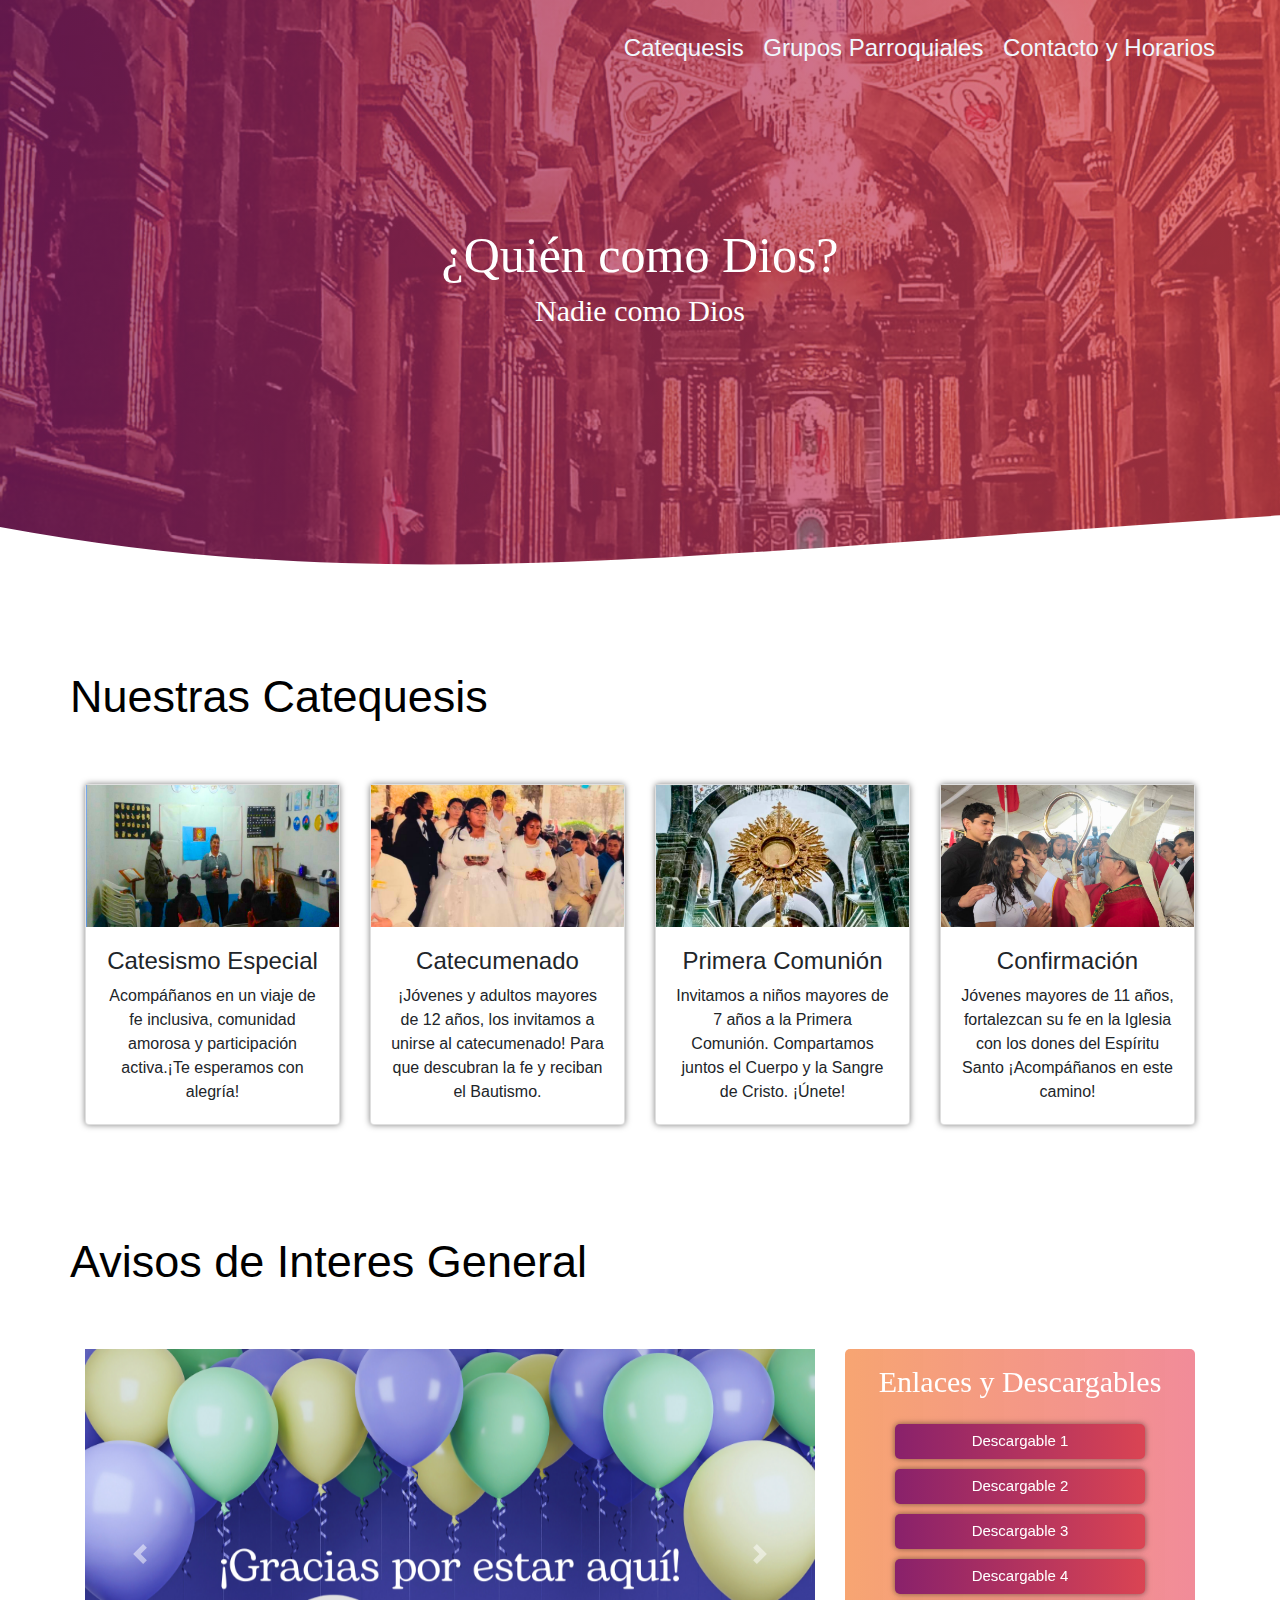
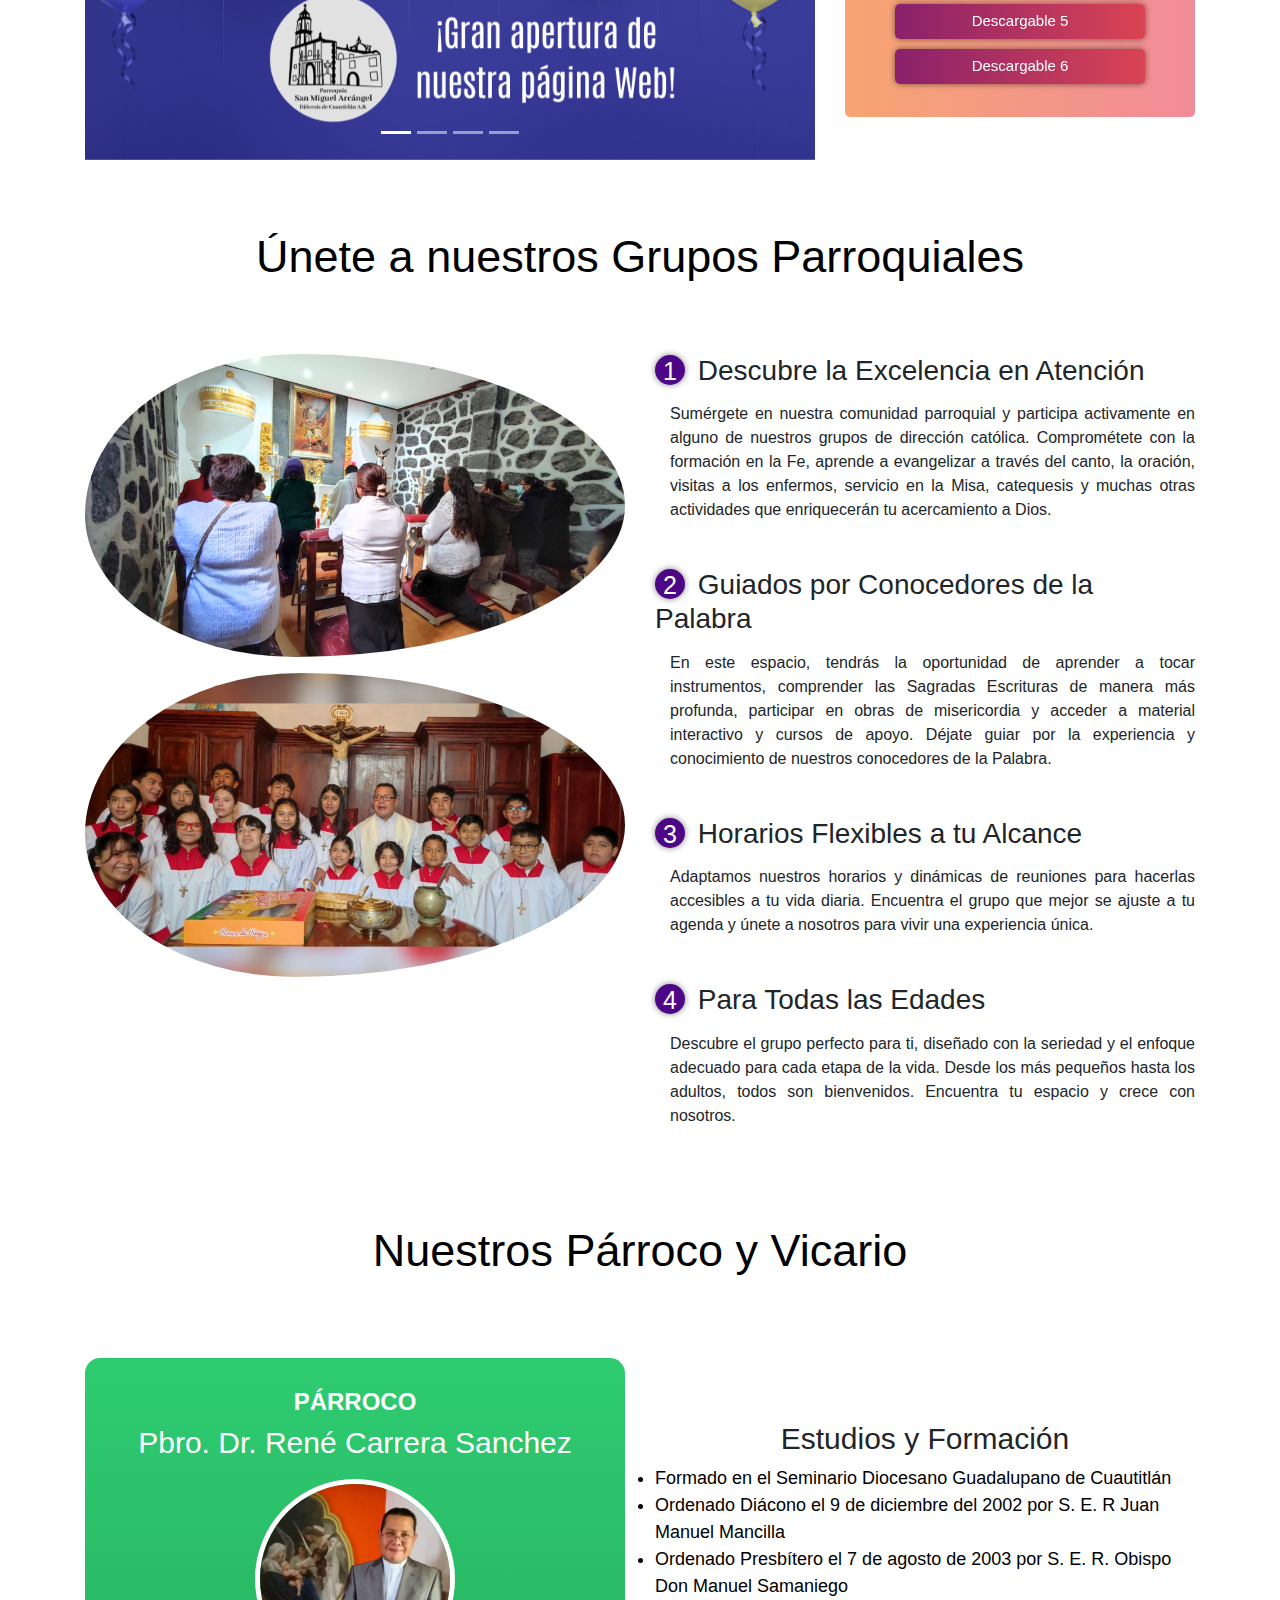
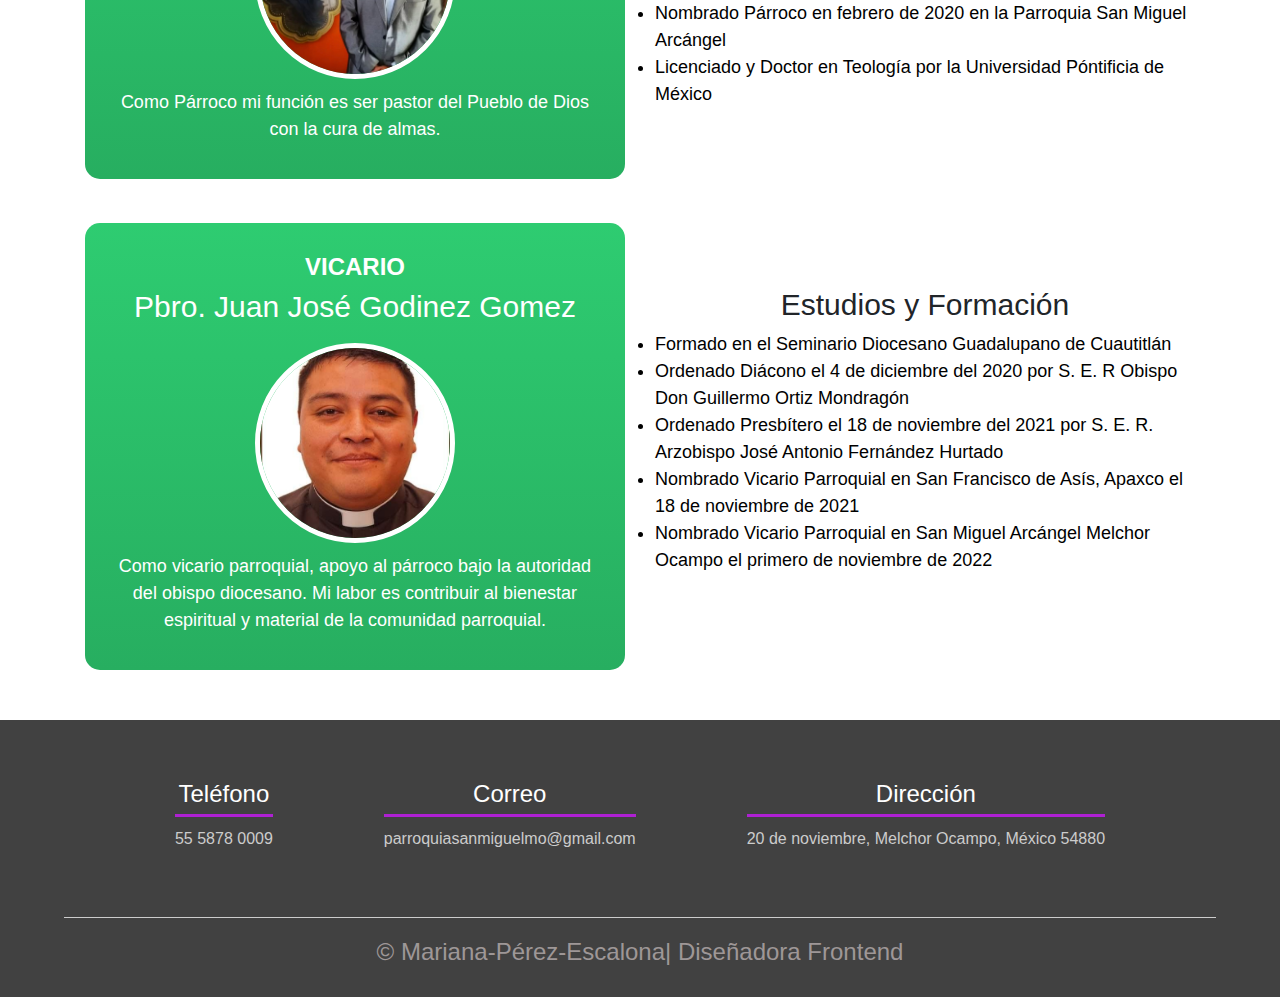
==== index.html @ 6ec9c708 "Añadir imágenes de avisos con enlaces" ====
<!DOCTYPE html>
<html lang="en">
<head>
    <meta charset="UTF-8">
    <meta http-equiv="X-UA-Compatible" content="IE=edge">
    <meta name="viewport" content="width=device-width, initial-scale=1.0">
    <title>Párroquia San Miguel Arcángel Melchor Ocampo Estado de México| Sitio Web Oficial</title>

<!-- FONDO CON DEGRADADO -->
<style>
            header {
            width: 100%;
            height: 600px;
            background: #DA4453;
            background: -webkit-linear-gradient(to right, hsla(199, 100%, 51%, 0.705), hsla(354, 67%, 56%, 0.705));
            background: linear-gradient(to right, hsla(317, 61%, 33%, 0.705), hsla(354, 67%, 56%, 0.705)),
                url('img/fondos/fondo1.png');  /* Establece el fondo predeterminado */

            background-size: cover;
            background-attachment: fixed;
            position: relative;
        }
</style>

<!--CSS -->
<link rel="stylesheet" href="css/estilos.css">

<!-- CARGA DINÁMICA DE ESTILO BOOTSTRAP ENCABEZADO -->
<style class="hover-nav">
nav > a:hover {
    text-decoration: underline;
    /* Si el cursor está encima de los enlaces se subrayan */
    color: aliceblue;    
    text-shadow: 2px 2px 4px rgba(0, 0, 0, 0.2); /* Agrega sombra al texto */
    box-shadow: 0 4px 8px rgba(0, 0, 0, 0.1);
}
</style>
<div id="encabezado">

</div>

<!-- ENCABEZADO -->
<header>

  

<!-- ENLACES PARA OTRAS PÁGINAS -->

<nav>
    <a href="intranet/catequesis.html" id="catequesisLink">Catequesis</a>
    <a href="intranet/grupos.html" id="gruposLink">Grupos Parroquiales</a>
    <a href="intranet/contacto.html" id="contactoLink">Contacto y Horarios</a>
</nav>

<section class="textos-header">
    <h1>¿Quién como Dios?</h1>
    <h2>Nadie como Dios</h2>
</section>

    <!--Onda descargada de internet-->
    <div class="wave">
        <!-- Generated by https://smooth.ie/blogs/news/svg-wavey-transitions-between-sections -->
        
        <div style="height: 150px; overflow: hidden;"><svg viewBox="0 0 500 150" preserveAspectRatio="none"
            style="height: 100%; width: 100%;">
            <path d="M-5.41,68.39 C148.08,144.18 275.05,95.96 510.95,57.57 L500.00,149.60 L-0.00,149.60 Z"
                style="stroke: none; fill:white;"></path>
        </svg></div>
    </div>   

<script>
  fetch('general_styles/encabezado.html')
    .then(response => response.text())
    .then(html => document.getElementById('encabezado').innerHTML = html);
</script>

</header>

</head>

<main>

<section class="contenedor-tarjetas">        
<div class="container">
    <div class="row">
<h2 class="titulo">Nuestras Catequesis</h2>
    </div>
    <div class="row">

        <div class="col-md-3">                           
                    <div class="tarjeta">
                        <div class="card">
                            <img src="img/catequesis/especial/foto1.png" alt="">
                            <div class="card-body">
                                <h4 class="card-tittle">Catesismo Especial</h4>
                                <p class="card-text">
                                    Acompáñanos en un viaje de fe inclusiva, comunidad amorosa y participación activa.¡Te esperamos con alegría! </p>
                                <!-- <a href="intranet/catequesis.html" class="btn btn-secondary">Informes</a> -->
                            </div>
                        </div>                                                
                </div>
        </div>

        <div class="col-md-3">
            <div class="tarjeta">
                <div class="card">
                    <img src="img/catequesis/catecumenado/foto1.png" alt="">
                    <div class="card-body">
                        <h4 class="card-tittle">Catecumenado</h4>
                        <p class="card-text">
                            ¡Jóvenes y adultos mayores de 12 años, los invitamos a unirse al catecumenado! Para que descubran la fe y reciban el Bautismo.</p>
                        <!-- <a href="intranet/catequesis.html" class="btn btn-secondary">Informes</a> -->
                    </div>
                </div>
            </div>
        </div>

        <div class="col-md-3">
            <div class="tarjeta">
                <div class="card">
                    <img src="img/catequesis/comunion/foto1.png" alt="">
                    <div class="card-body">
                        <h4 class="card-tittle">Primera Comunión</h4>
                        <p class="card-text">Invitamos a niños mayores de 7 años a la Primera Comunión. Compartamos juntos el Cuerpo y la Sangre de Cristo. ¡Únete!</p>
                        <!-- <a href="intranet/catequesis.html" class="btn btn-secondary">Informes</a> -->
                    </div>
                </div>
            </div>
        </div>

        <div class="col-md-3">
            <div class="tarjeta">
                <div class="card">
                    <img src="img/catequesis/confirmacion/foto1.png" alt="">
                    <div class="card-body">
                        <h4 class="card-tittle">Confirmación</h4>
                        <p class="card-text">Jóvenes mayores de 11 años, fortalezcan su fe en la Iglesia con los dones del Espíritu Santo ¡Acompáñanos en este camino!</p>
                        <!-- <a href="intranet/catequesis.html" class="btn btn-secondary">Informes</a> -->
                    </div>
                </div>
            </div>
        </div>                
            
    </div>
</div>
        </section>

<section class="contenedor-carrusel-enlaces">
    <div class="container">
        <div class="row">
            <h2 class="titulo">Avisos de Interes General</h2>
        </div>
        <div class="row">
         
<div class="col-md-8">
    <div id="carouselExampleIndicators" class="carousel slide" data-ride="carousel">
        <ol class="carousel-indicators">
          <li data-target="#carouselExampleIndicators" data-slide-to="0" class="active"></li>
          <li data-target="#carouselExampleIndicators" data-slide-to="1"></li>
          <li data-target="#carouselExampleIndicators" data-slide-to="2"></li>
          <li data-target="#carouselExampleIndicators" data-slide-to="3"></li>
        </ol>
        <div class="carousel-inner">
          <div class="carousel-item active">
            <img class="d-block w-100" src="img/avisos/aviso1.png" alt="Primera imagen">
          </div>
          <div class="carousel-item">
            <img class="d-block w-100" src="img/avisos/aviso2.png" alt="Segunda imagen">
          </div>
          <div class="carousel-item">
            <img class="d-block w-100" src="img/avisos/aviso3.png" alt="Tercera imagen">
          </div>
          <div class="carousel-item">
            <a href="https://www.instagram.com/sanmiguel_parroquia_mo/"><img class="d-block w-100" src="img/avisos/aviso4.png" alt="Cuarta imagen"></a>
          </div>
        </div>
        <a class="carousel-control-prev" href="#carouselExampleIndicators" role="button" data-slide="prev">
            <span class="carousel-control-prev-icon" aria-hidden="true"></span>
            <span class="sr-only">Anterior</span>
          </a>
          <a class="carousel-control-next" href="#carouselExampleIndicators" role="button" data-slide="next">
            <span class="carousel-control-next-icon" aria-hidden="true"></span>
            <span class="sr-only">Siguiente</span>
          </a>
      </div>
</div>

<div class="col-md-4">
    <div class="enlaces">
        <span class="titulo-enlaces">Enlaces y Descargables</span>
        <br>
        <div class="contenedor-botones">
        <a href="https://www.vatican.va/archive/catechism_sp/index_sp.html" ><button class="boton-enlaces">Descargable 1</button></a>
        <br>
        <a href="#"><button class="boton-enlaces">Descargable 2</button></a>
        <br>
        <a href="#"><button class="boton-enlaces">Descargable 3</button></a>
        <br>
        <a href="#"><button class="boton-enlaces">Descargable 4</button></a>
        <br>
        <a href="#"><button class="boton-enlaces">Descargable 5</button></a>
        <br>
        <a href="#"><button class="boton-enlaces">Descargable 6</button></a>
        <br>
    </div>
</div>

        </div>
    </div>



</div>
</section>

        <section class="sobre-nosotros">
            <h2 class="titulo">Únete a nuestros Grupos Parroquiales</h2>
            <div class="contenedor-sobre-nosotros">
                <div class="container">
                    <div class="row">

                        <div class="col-md-6">
                            <img src="img/grupos/ministros.png" class="imagen-grupos">
                            <p></p>
                            <img src="img/grupos/monaguillos.png" class="imagen-grupos">
                        </div>                        
                    
                        <div class="col-md-6">
                                            <div class="contenido-texto">
                                                <h3><span>1</span> Descubre la Excelencia en Atención</h3>
                                                <p>Sumérgete en nuestra comunidad parroquial y participa activamente en alguno de nuestros grupos de dirección católica. Comprométete con la formación en la Fe, aprende a evangelizar a través del canto, la oración, visitas a los enfermos, servicio en la Misa, catequesis y muchas otras actividades que enriquecerán tu acercamiento a Dios.</p>
                                                
                                                <h3><span>2</span> Guiados por Conocedores de la Palabra</h3>
                                                <p>En este espacio, tendrás la oportunidad de aprender a tocar instrumentos, comprender las Sagradas Escrituras de manera más profunda, participar en obras de misericordia y acceder a material interactivo y cursos de apoyo. Déjate guiar por la experiencia y conocimiento de nuestros conocedores de la Palabra.</p>
                                                
                                                <h3><span>3</span> Horarios Flexibles a tu Alcance</h3>
                                                <p>Adaptamos nuestros horarios y dinámicas de reuniones para hacerlas accesibles a tu vida diaria. Encuentra el grupo que mejor se ajuste a tu agenda y únete a nosotros para vivir una experiencia única.</p>
                                                
                                                <h3><span>4</span> Para Todas las Edades</h3>
                                                <p>Descubre el grupo perfecto para ti, diseñado con la seriedad y el enfoque adecuado para cada etapa de la vida. Desde los más pequeños hasta los adultos, todos son bienvenidos. Encuentra tu espacio y crece con nosotros.</p>
                                                
                                            </div>
                            </div>
                        </div>
                    </div>
                </div>           
               
            </div>
        </section>


<style>
/*Parroco y vicario*/
.cards-parroco {
    background: linear-gradient(to bottom, #2ecc71, #27ae60);
    padding: 20px;
    color: white;
    border-radius: 15px;
    margin-top: 20px;
}

.card-parroco {
    text-align: center;
}

/* Otros estilos para .card-parroco (pueden compartirse entre ambos) */
.name-p {
    font-size: 24px;
    font-weight: bold;
    margin-top: 10px;
}

.sub-name-p {
    font-size: 30px;
    margin-top: 5px;
    text-align: center;
}

.img-fluid {
    width: 200px;
    height: 200px;
    object-fit: cover;
    border: 5px solid #ffffff;
    border-radius: 50%;
    margin: 10px auto;
}

.descrip-p {
    font-size: 18px;
    
}

.formacion {
    font-size: 18px;     
    padding: 0px;
}

.estudios
{
    margin: auto ;
}

</style>


        <section class="parroco-vicario ">
            <h2 class="titulo">Nuestros Párroco y Vicario</h2>

            <div class="container">
                <div class="row">
                    <div class="col-md-6">
                        <div class="cards-parroco">            
                          <div class="card-parroco">
                            <h3 class="name-p">PÁRROCO</h3>
                            <h4 class="sub-name-p">Pbro. Dr. René Carrera Sanchez</h4> 
                            <img src="img/parroco/parroco.png" alt="" class="img-fluid">
                            <p class="descrip-p">
                              Como Párroco mi función es ser pastor del Pueblo de Dios con la cura de almas.
                            </p>                     
                          </div>                        
                        </div>                        
                        <br>
                      </div>
                      <div class="col-md-6 estudios">
                        <h3 class="sub-name-p">Estudios y Formación</h3>
                        <ul class="formacion">
                            <li>Formado en el Seminario Diocesano Guadalupano de Cuautitlán </li>
                            <li>Ordenado Diácono el 9 de diciembre del 2002 por S. E. R Juan Manuel Mancilla</li>
                            <li>Ordenado Presbítero el 7 de agosto de 2003 por S. E. R. Obispo Don Manuel Samaniego</li>
                            <li>Nombrado Párroco en febrero de 2020 en la Parroquia San Miguel Arcángel</li>
                            <li>Licenciado y Doctor en Teología por la Universidad Póntificia de México</li>
                          </ul> 
                      </div>
              </div>

              <div class="row ">
              <div class="col-md-6">
                <div class="cards-parroco">            
                  <div class="card-parroco">
                    <h3 class="name-p">VICARIO</h3>
                    <h4 class="sub-name-p">Pbro. Juan José Godinez Gomez</h4> 
                    <img src="img/parroco/vicario.jpeg" alt="" class="img-fluid">
                    <p class="descrip-p">
                      Como vicario parroquial, apoyo al párroco bajo la autoridad del obispo diocesano. Mi labor es contribuir al bienestar espiritual y material de la comunidad parroquial.
                    </p>                    
                    </div>                        
                </div>
              </div>
              <div class="col-md-6 estudios">
                <h3 class="sub-name-p">Estudios y Formación</h3>
                <ul class="formacion">
                    <li>Formado en el Seminario Diocesano Guadalupano de Cuautitlán </li>
                    <li>Ordenado Diácono el 4 de diciembre del 2020 por S. E. R Obispo Don Guillermo Ortiz Mondragón</li>
                    <li>Ordenado Presbítero el 18 de noviembre del 2021 por S. E. R. Arzobispo José Antonio Fernández Hurtado</li>
                    <li>Nombrado Vicario Parroquial en San Francisco de Asís, Apaxco el 18 de noviembre de 2021</li>
                    <li>Nombrado Vicario Parroquial en San Miguel Arcángel Melchor Ocampo el primero de noviembre de 2022</li>
                  </ul> 
              </div>

              </div>
            
        </section>

    </main>

<!-- CARGA DINÁMICA DE FOOTER -->
<div id="footer"></div>
<script>
  fetch('general_styles/footer.html')
    .then(response => response.text())
    .then(html => document.getElementById('footer').innerHTML = html);
</script>


<!-- Bootstrap JavaScript y Popper.js (necesarios para algunos componentes de Bootstrap) -->
<script src="https://code.jquery.com/jquery-3.2.1.slim.min.js" integrity="sha384-KJ3o2DKtIkvYIK3UENzmM7KCkRr/rE9/Qpg6aAZGJwFDMVNA/GpGFF93hXpG5KkN" crossorigin="anonymous"></script>
<script src="https://cdnjs.cloudflare.com/ajax/libs/popper.js/1.12.9/umd/popper.min.js" integrity="sha384-ApNbgh9B+Y1QKtv3Rn7W3mgPxhU9K/ScQsAP7hUibX39j7fakFPskvXusvfa0b4Q" crossorigin="anonymous"></script>
<script src="https://maxcdn.bootstrapcdn.com/bootstrap/4.0.0/js/bootstrap.min.js" integrity="sha384-JZR6Spejh4U02d8jOt6vLEHfe/JQGiRRSQQxSfFWpi1MquVdAyjUar5+76PVCmYl" crossorigin="anonymous"></script>
</body>
</html>
---- css/estilos.css ----
*{
    padding:0;
    margin:0;
    box-sizing:border-box;
}

ul {
    list-style: disc; /* Para viñetas redondas */
    color: black;
    /* Otra opción: list-style: square; para viñetas cuadradas */
}

body{
font-family: 'Lora', serif;
}

.titulo{
    color:black;
    font-size:45px;
    text-align: center;
    margin-bottom: 60px;
}

.icon {
            width: 100px;
            transition: all 0.3s ease; /* Agrega una transición suave para un efecto más agradable */
        }

        .icon:hover {
            width: 110px;
            box-shadow: 0 4px 8px rgba(0, 0, 0, 0.1); /* Agrega una sombra al pasar el ratón */
        }

nav{
    text-align: right;
    padding: 30px 50px 0 0;
}

nav > a{
    color:aliceblue;
    font-weight: 300; /*Hará la letra más ligera*/
    text-decoration: none; /*Le quita el subrayado*/
    margin-right: 15px; /*Le da un espaciado*/
    text-align: center;
    justify-content: center;
    font-size: 150%;    
        
}

nav > a:hover {
    text-decoration: none;
    /* Si el cursor está encima de los enlaces se subrayan */
    color: aliceblue;
    font-size: 1.2em; /* Ajusta el tamaño de la fuente al pasar el ratón */
    text-shadow: 2px 2px 4px rgba(0, 0, 0, 0.2); /* Agrega sombra al texto */
    box-shadow: 0 4px 8px rgba(0, 0, 0, 0.1);
}


.wave{
    position: absolute;
    bottom: -1%; /*Indica que tan pegado esta el objeto del contenedor*/
    width: 100%;    
}

header .textos-header{
    display:flex;
    height: 430px; /*Altura a la que queda el texto*/
    width: 100%;
    align-items: left; /*Organiza al texto en el eje x*/
    justify-content:center ; /*Organiza el texto en el eje y*/
    flex-direction: column; /*Permite a los renglones ponerse unos debajo de otros*/
    text-align: center;

}

.textos-header h1{
    font-family: 'Lora',serif;
    font-size: 50px;
    color:white;
    }

.textos-header h2{
    font-family: 'Lora', serif;
    font-size: 30px;
    font-weight: 300; /*Anchura de la fuente*/
    color:white;
}

/* ESTILOS DE TARJETAS Y OTROS DISEÑOS */
/*About us*/
.imagen-grupos {
    width: 100%;     
    height:auto;  
    border-radius: 40% 60% 61% 39% / 53% 50% 50% 47%;  
}

main .sobre-nosotros {
    padding: 0px 0 0 0;
}

.contenedor-sobre-nosotros {
    display: flex;
    justify-content: space-evenly;
}

.contenido-texto h3 {
    margin-bottom: 15px;
}

.contenido-texto h3 span {
    background: #4d0686;
    color: #fff;
    border-radius: 50%;
    display: inline-block;
    text-align: center;
    width: 30px;
    height: 30px;
    padding: 1px;
    box-shadow: 0 0 6px 0 rgba(0, 0, 0, .5);
    margin-right: 5px;
    font-size: 25px;
}

.contenido-texto p {
    padding: 0px 0px 30px 15px;
    font-weight: 300;
    text-align: justify;
}


/*Contendor de las tarjetas*/

.contenedor-tarjetas
{
    padding: 60px 0px 0px 0px;
    display: flex;
    justify-content: space-evenly;
    flex-wrap: wrap;    
    
}

.tarjeta
{
  padding: 0px 0px 30px 0px;
  
}

.card
{
    box-shadow: 0 0 6px 0 rgba(0, 0, 0, .5);
}

.card-body
{
    text-align: center;
    align-items: center;
}

/*Sección de avisos*/

/*carrusel*/
.contenedor-carrusel-enlaces
{
    
    padding: 60px 0px 60px 0px;
}

/*Enlaces de descargas*/
.enlaces
{
    background: #8A2387;
        /* fallback for old browsers */
        background: -webkit-linear-gradient(to right, hsla(23, 89%, 54%, 0.63), hsla(352, 79%, 58%, 0.603));
        /* Chrome 10-25, Safari 5.1-6 */
        background: linear-gradient(to right, hsla(23, 89%, 54%, 0.637), hsla(352, 79%, 58%, 0.603));
        padding-top: 10px;
        padding-bottom: 10px;
    align-items: center;
    text-align: center;
    border-radius: 5px;
           
}

.titulo-enlaces
{
        font-family: 'Lora', serif;
        font-size: 30px;  
        color: #fff;        
}

.contenedor-botones
{
        padding-top: 15px;
        padding-bottom: 5%;
}

.boton-enlaces
{
    align-items: center;
    text-decoration: none;
        /*No hay decoración en el texto*/
        border: none;
        /*No hay borde en el botón*/
        background-color:#878685;
        /*Color del botón VERDE*/
        text-align: center;
        /*El texto esta centrado sobre su respectiva linea*/ 
        font-size: 15px;
        /*Es el tamaño de las letras*/
        cursor: pointer;
        /*El cursor a usar será apuntador, la manita*/
        width: 250px;
            /*Anchura del botón*/
        height: 35px;         
        margin: 5px;
            /*Le da un espaciado*/
        border-radius: 5px;
        box-shadow: 0 0 6px 0 rgba(0, 0, 0, .5);
        color:white;
}

.boton-enlaces:hover
{
    background-color: #A09D9C;
    box-shadow: 0 0 0px 0 rgba(0, 0, 0, .5);
}

/* DISEÑO DE BOTÓN Y FORMULARIO DE REGISTRO CATEQUESIS */
button
{
        text-decoration: none;
        /*No hay decoración en el texto*/
        border:none;
        border-radius: 100px;
        background: #DA4453;
            /* fallback for old browsers */
            background: -webkit-linear-gradient(to right, #89216B, #DA4453);
            /* Chrome 10-25, Safari 5.1-6 */
            background: linear-gradient(to right, #89216B, #DA4453);
            /* W3C, IE 10+/ Edge, Firefox 16+, Chrome 26+, Opera 12+, Safari 7+ */
        text-align: center;
        /*El texto esta centrado sobre su respectiva linea*/       
        cursor: pointer;
        /*El cursor a usar será apuntador, la manita*/
        width: 200px;
        /*Anchura del botón*/
        height:40px;        
        /*Le da un espaciado*/
        border-radius: 5px;
        box-shadow: 0 0 6px 0 rgba(0, 0, 0, .5);
        color: white;
        
        
       
}

button:hover
{
background: #DA4453;
    /* fallback for old browsers */
    background: -webkit-linear-gradient(to right, hsla(317, 61%, 33%, 0.863), hsla(354, 67%, 56%, 0.877));
    /* Chrome 10-25, Safari 5.1-6 */
    background: linear-gradient(to right, hsla(317, 61%, 33%, 0.849), hsla(354, 67%, 56%, 0.87));
    /* W3C, IE 10+/ Edge, Firefox 16+, Chrome 26+, Opera 12+, Safari 7+ */
}

.enlace-boton
{
    align-items: center;
    text-align: center;
    padding-top: 50px; 
     
    
}

section
{
    padding: 40px;
}

/*cambio de Backgound para secciones pares*/

.group{
        flex-direction: row-reverse;
        /* Cambia la dirección para eventos pares */
    }

/*Formulario*/

.form{
margin:5%;
align-items: center;
text-align: center;
}

.form h4 {
font-size: 60px;
margin-bottom: 20px;
text-align: center;
}

.controles {
width: 500px;
background: white;
padding: 10px;
border-radius: 4px;
margin-bottom: 15px;
border: 1px solid grey;
font-family: 'calibri';
font-size: 20px;
}

.form p {
height: 40px;
text-align: center;
font-size: 18px;
padding: 3%;
}

.form a {
color: white;
text-decoration: none;
}

.form a:hover {
color: white;
text-decoration: underline;
}

.form .botones {
width: 100%;
background: #16DE43;
border: none;
padding: 12px;
color: white;
margin: 16px 0;
font-size: 16px;

}

.form .botones:hover {
background: #149D33;
}

/* LÍNEA Y CONTENEDORES PARA LOS GRUPOS PARROQUIALES */

.hero {
    display: flex;
    align-items: center;
    justify-content: center;
    min-height: 300px;
    font-size: 56px;    
    text-transform: uppercase;
    /*Hace que las letras sean mayusculas*/
    position: relative;
}

.container {
    /*Modifica todo*/
    width: 100%;
    max-width: 1100px;
    /*modifica el ancho de las fotos*/
    margin: 10px auto;
    display: flex;
    flex-direction: column;
    position: relative;
}

.evento {
    display: flex;
    flex-direction: column;
    align-items: center;
    margin-bottom: 50px;
}

.evento::after {
    /* Elimina el círculo central en tamaños pequeños */
    display: none;
}

.des_grupo {
    width: 80%;
    text-align: center;
    margin: 5% 10% 0% 10%;
}

.des_grupo h3 {
    font-size: 20px;
}

.des_grupo p {
    font-size: 16px;
}

.foto {
    /*Borde de las fotos*/
    width: 80%;
    border: 10px solid #fff;
    position: relative;
    box-shadow: 0px 0px 30px 0 rgba(0, 0, 0, .6);
    /*Sombra detras de la foto*/
}

.foto::after {
    /* Elimina el triángulo en tamaños pequeños */
    display: none;
}

.foto img {
    width: 100%;
}

@media (min-width: 768px) {
    .evento {
        display:flex;
        flex-direction: row;
        align-items: flex-start;
    }

    .evento:nth-child(even) {
        flex-direction: row-reverse;
        /* Cambia la dirección para eventos pares */
    }

    .evento::after {
        display: block;
    }

    .des_grupo {
        width: 45%;
    }

    .foto {
        width: 42%;
    }

    .foto::after {
        display: block;
    }
}


/* footer */

footer {
    background: #414141;
    padding: 60px 0 30px 0;
    margin: auto;
    overflow: hidden;
}

.contenedor-footer {
    display: flex;
    width: 90%;
    justify-content: space-evenly;
    margin: auto;
    padding-bottom: 50px;
    border-bottom: 1px solid #ccc;
}

.content-foo {
    text-align: center;
}

.content-foo h4 {
    color: #fff;
    border-bottom: 3px solid #af20d3;
    padding-bottom: 5px;
    margin-bottom: 10px;
}

.content-foo p {
    color: #ccc;
}

.titulo-final {
    text-align: center;
    font-size: 24px;
    margin: 20px 0 0 0;
    color: #9e9797;
}

@media screen and (max-width:900px) {
    header {
        background-position: center;
    }}

/* Alert */
/* Agrega estilos según tus preferencias */
.modal {
    display: none;
    position: fixed;
    z-index: 1;
    left: 0;
    top: 0;
    width: 100%;
    height: 100%;
    overflow: auto;
    background-color: rgba(0,0,0,0.7);
}

.modal-content {
    background-color: #fefefe;
    margin: 15% auto;
    padding: 20px;
    border: 1px solid #888;
    width: 80%;
}

.close {
    color: #aaa;
    float: right;
    font-size: 28px;
    font-weight: bold;
    cursor: pointer;
}

.close:hover,
.close:focus {
    color: black;
    text-decoration: none;
    cursor: pointer;
}
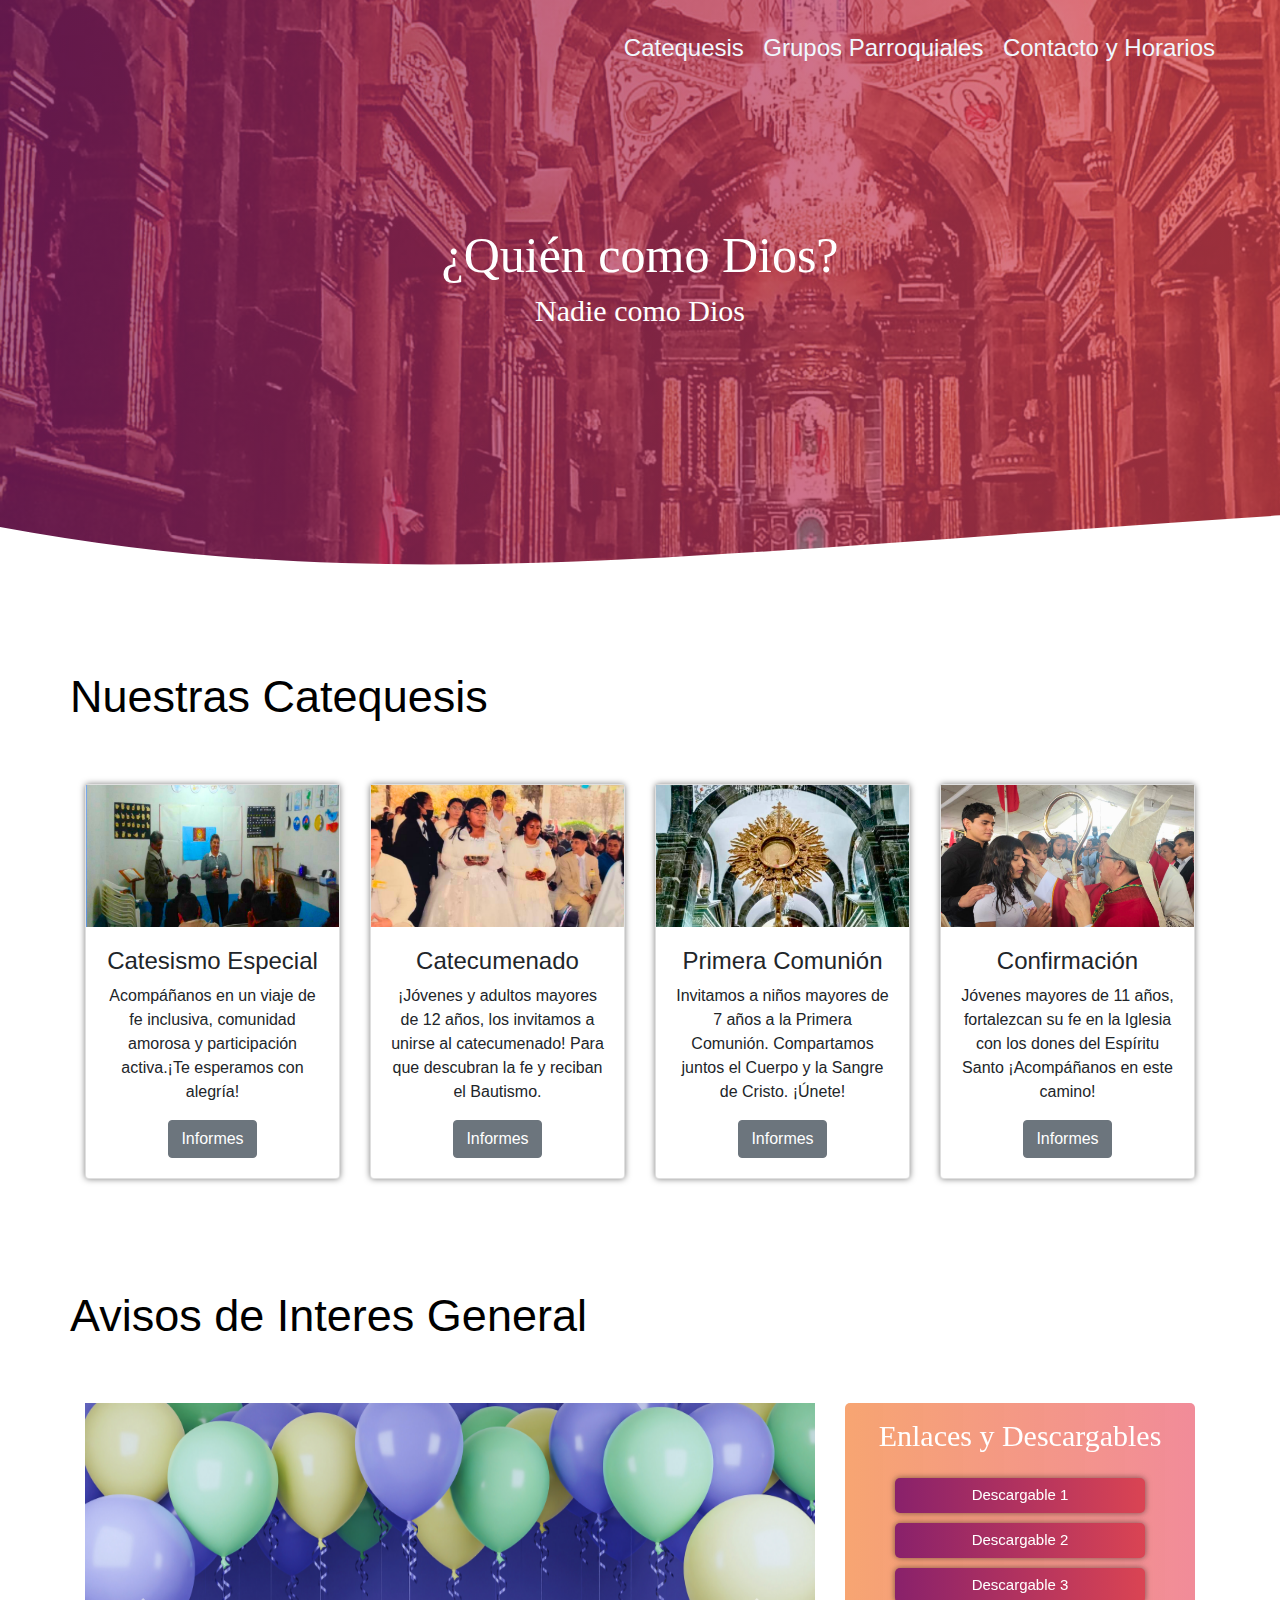
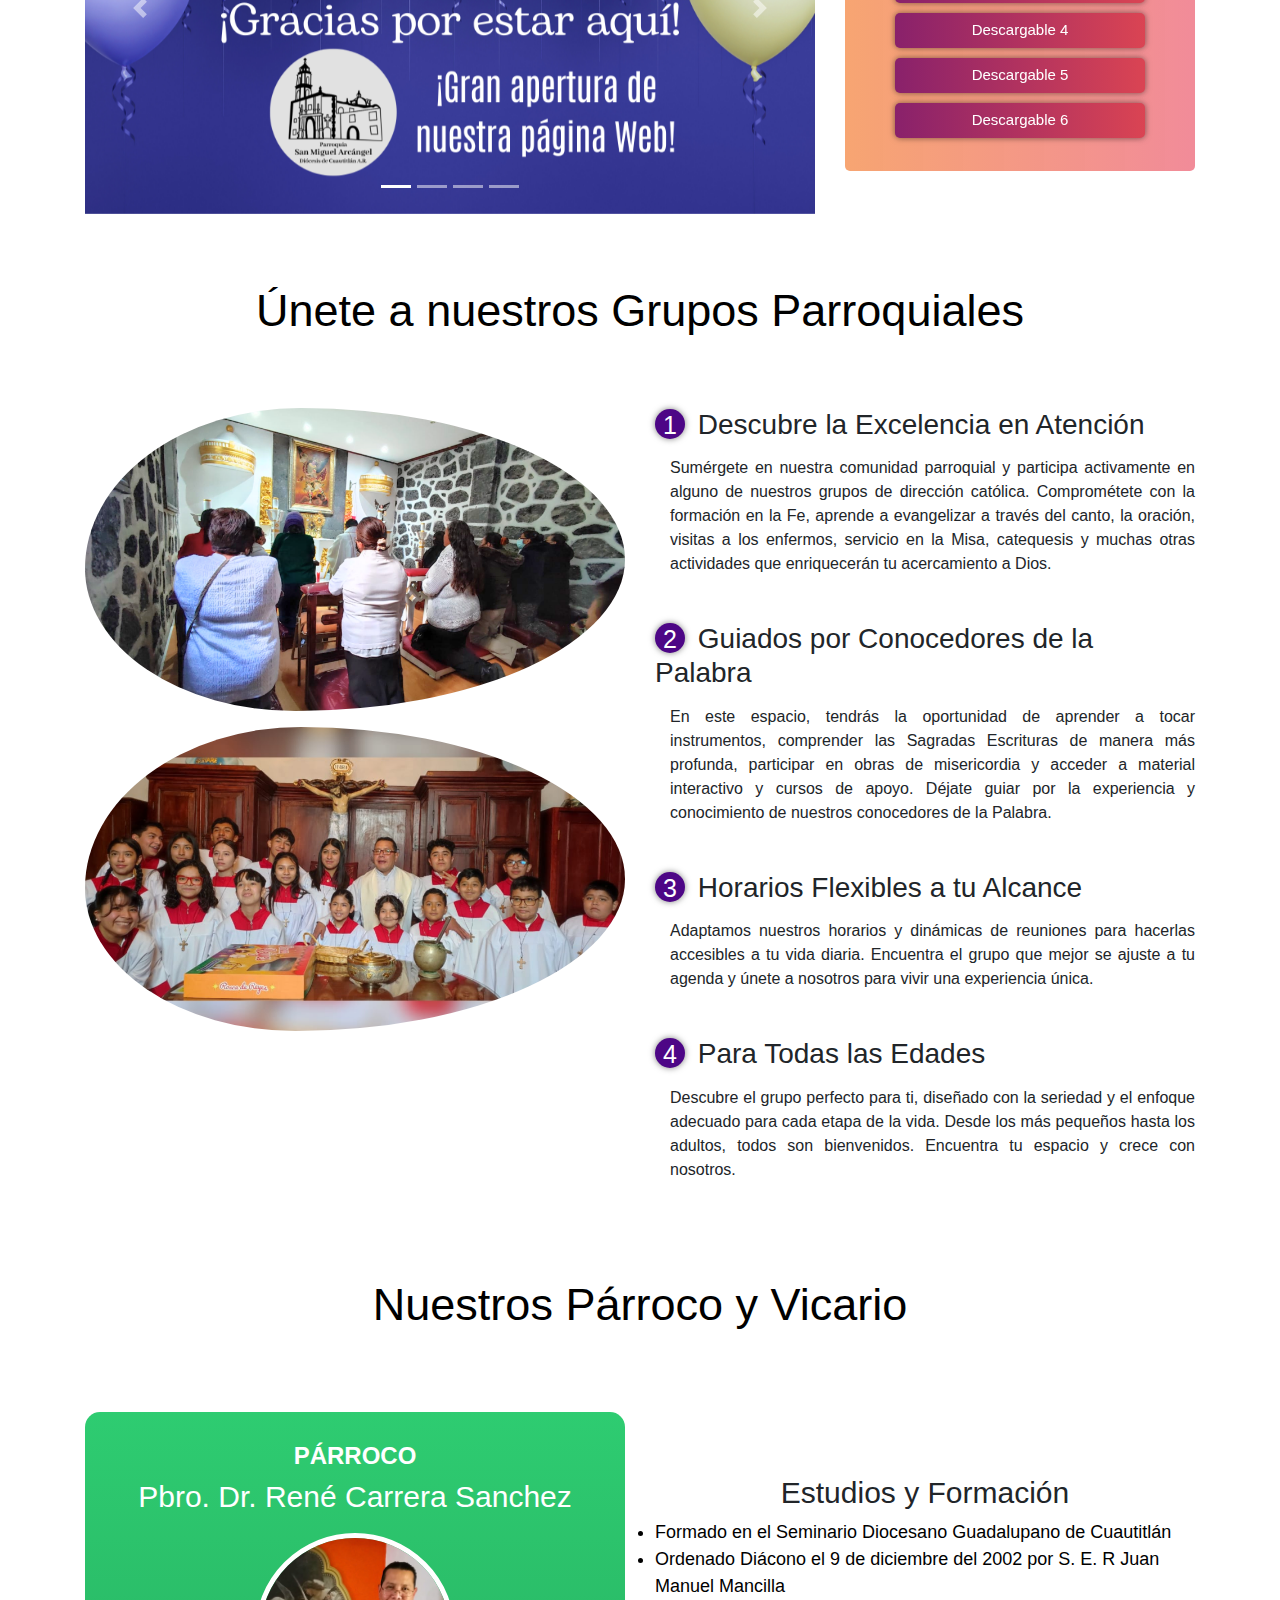
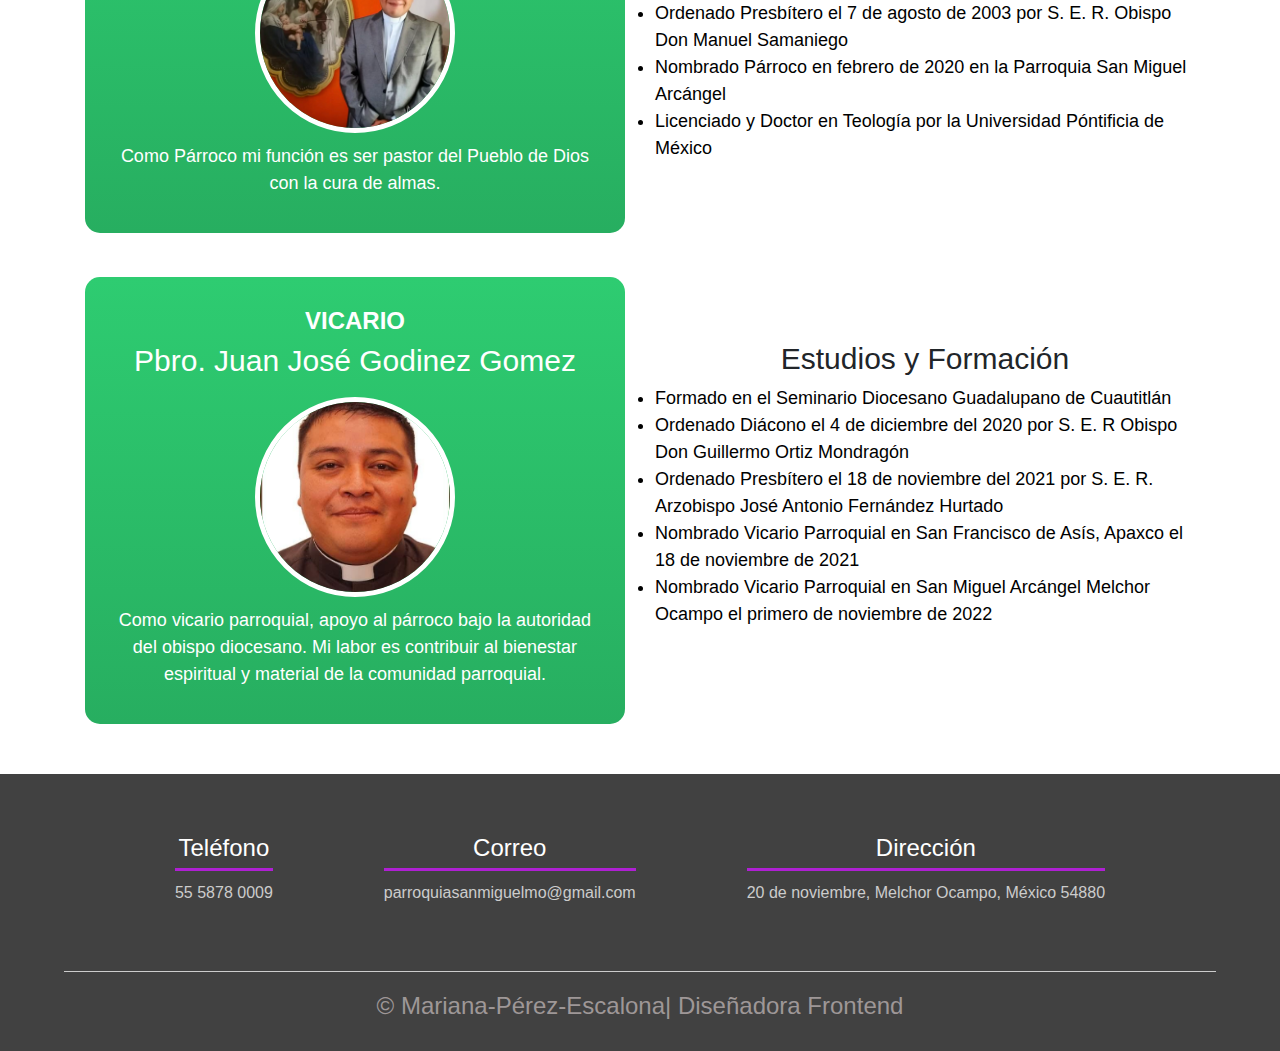
==== commit ef30d5ff: "llenado de requisitos en catequesis" ====
--- a/index.html
+++ b/index.html
@@ -95,7 +95,7 @@
                                 <h4 class="card-tittle">Catesismo Especial</h4>
                                 <p class="card-text">
                                     Acompáñanos en un viaje de fe inclusiva, comunidad amorosa y participación activa.¡Te esperamos con alegría! </p>
-                                <!-- <a href="intranet/catequesis.html" class="btn btn-secondary">Informes</a> -->
+                                <a href="intranet/catequesis.html#c1" class="btn btn-secondary">Informes</a>
                             </div>
                         </div>                                                
                 </div>
@@ -109,7 +109,7 @@
                         <h4 class="card-tittle">Catecumenado</h4>
                         <p class="card-text">
                             ¡Jóvenes y adultos mayores de 12 años, los invitamos a unirse al catecumenado! Para que descubran la fe y reciban el Bautismo.</p>
-                        <!-- <a href="intranet/catequesis.html" class="btn btn-secondary">Informes</a> -->
+                        <a href="intranet/catequesis.html#c2" class="btn btn-secondary">Informes</a>
                     </div>
                 </div>
             </div>
@@ -122,7 +122,7 @@
                     <div class="card-body">
                         <h4 class="card-tittle">Primera Comunión</h4>
                         <p class="card-text">Invitamos a niños mayores de 7 años a la Primera Comunión. Compartamos juntos el Cuerpo y la Sangre de Cristo. ¡Únete!</p>
-                        <!-- <a href="intranet/catequesis.html" class="btn btn-secondary">Informes</a> -->
+                        <a href="intranet/catequesis.html#c3" class="btn btn-secondary">Informes</a>
                     </div>
                 </div>
             </div>
@@ -135,7 +135,7 @@
                     <div class="card-body">
                         <h4 class="card-tittle">Confirmación</h4>
                         <p class="card-text">Jóvenes mayores de 11 años, fortalezcan su fe en la Iglesia con los dones del Espíritu Santo ¡Acompáñanos en este camino!</p>
-                        <!-- <a href="intranet/catequesis.html" class="btn btn-secondary">Informes</a> -->
+                        <a href="intranet/catequesis.html#c4" class="btn btn-secondary">Informes</a>
                     </div>
                 </div>
             </div>
@@ -171,7 +171,7 @@
             <img class="d-block w-100" src="img/avisos/aviso3.png" alt="Tercera imagen">
           </div>
           <div class="carousel-item">
-            <a href="https://www.instagram.com/sanmiguel_parroquia_mo/"><img class="d-block w-100" src="img/avisos/aviso4.png" alt="Cuarta imagen"></a>
+            <a href="https://www.instagram.com/sanmiguel_parroquia_mo/" target="_blank"><img class="d-block w-100" src="img/avisos/aviso4.png" alt="Cuarta imagen"></a>
           </div>
         </div>
         <a class="carousel-control-prev" href="#carouselExampleIndicators" role="button" data-slide="prev">
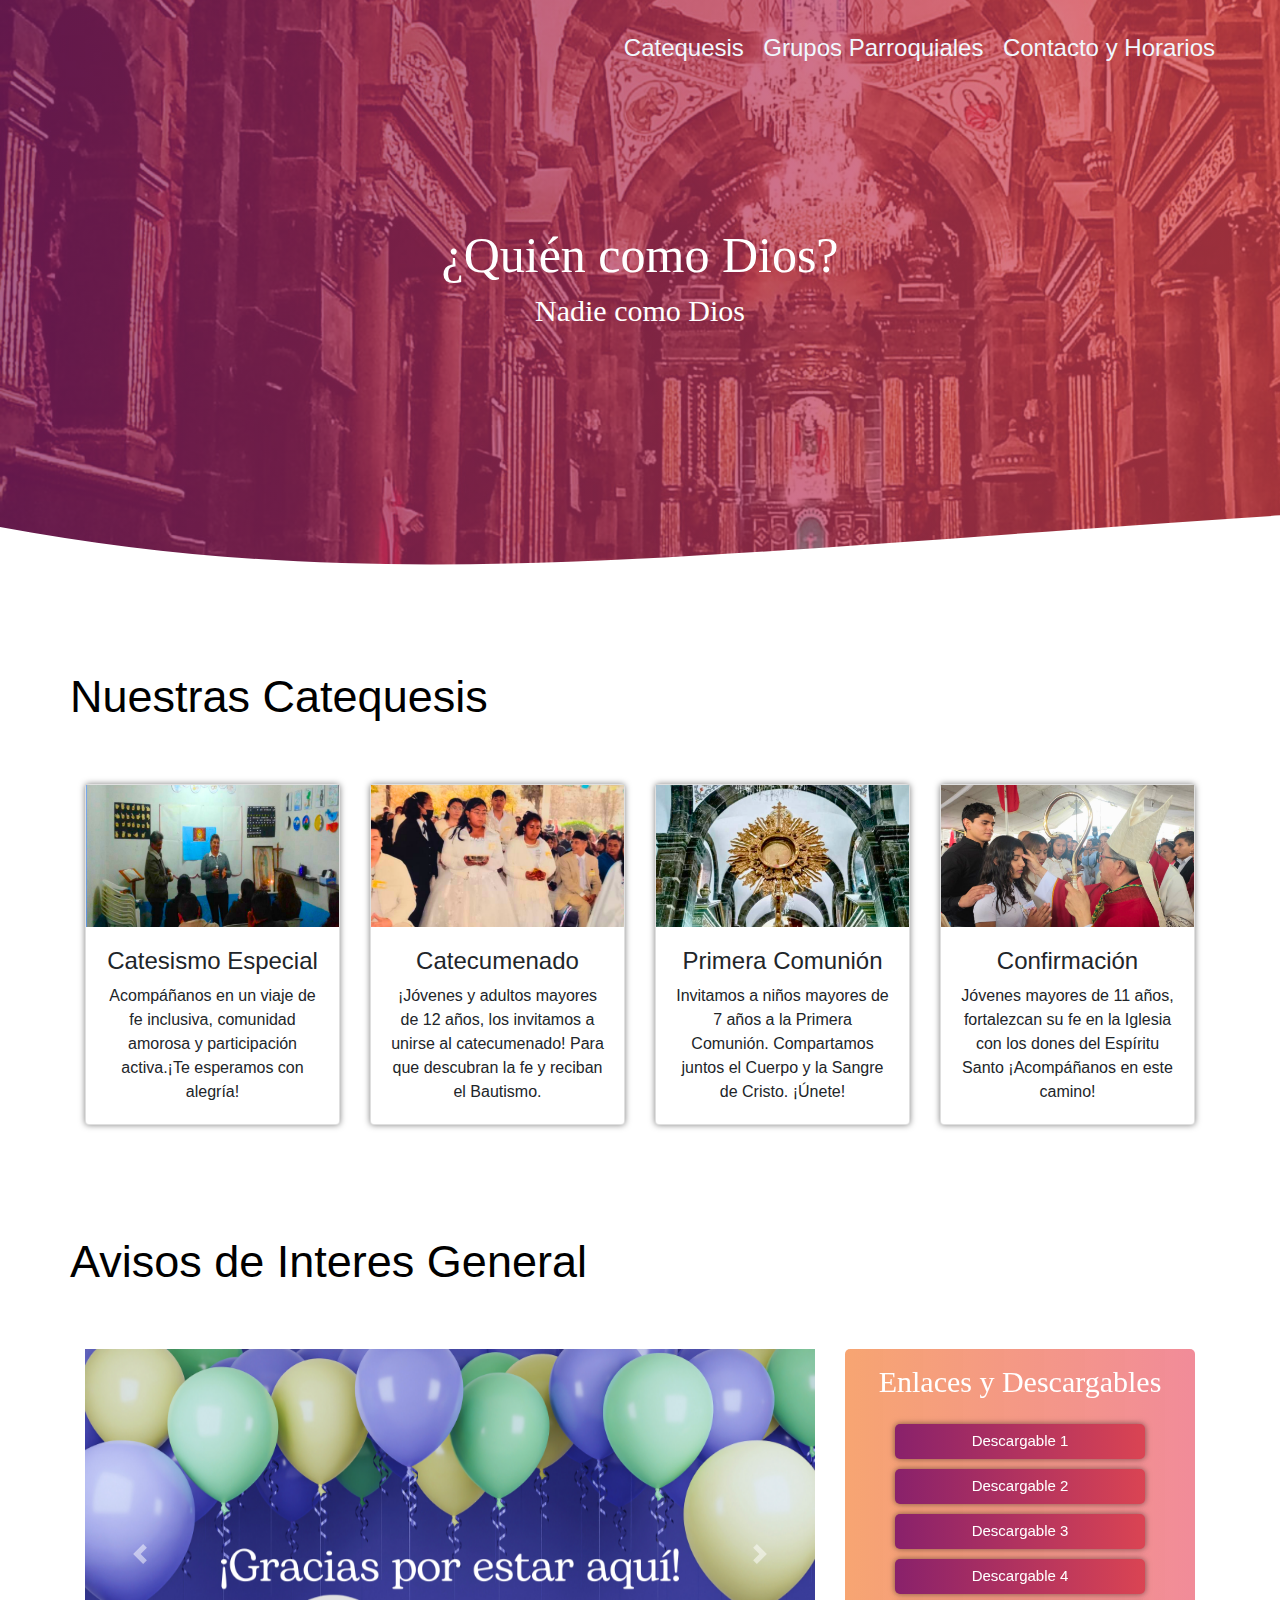
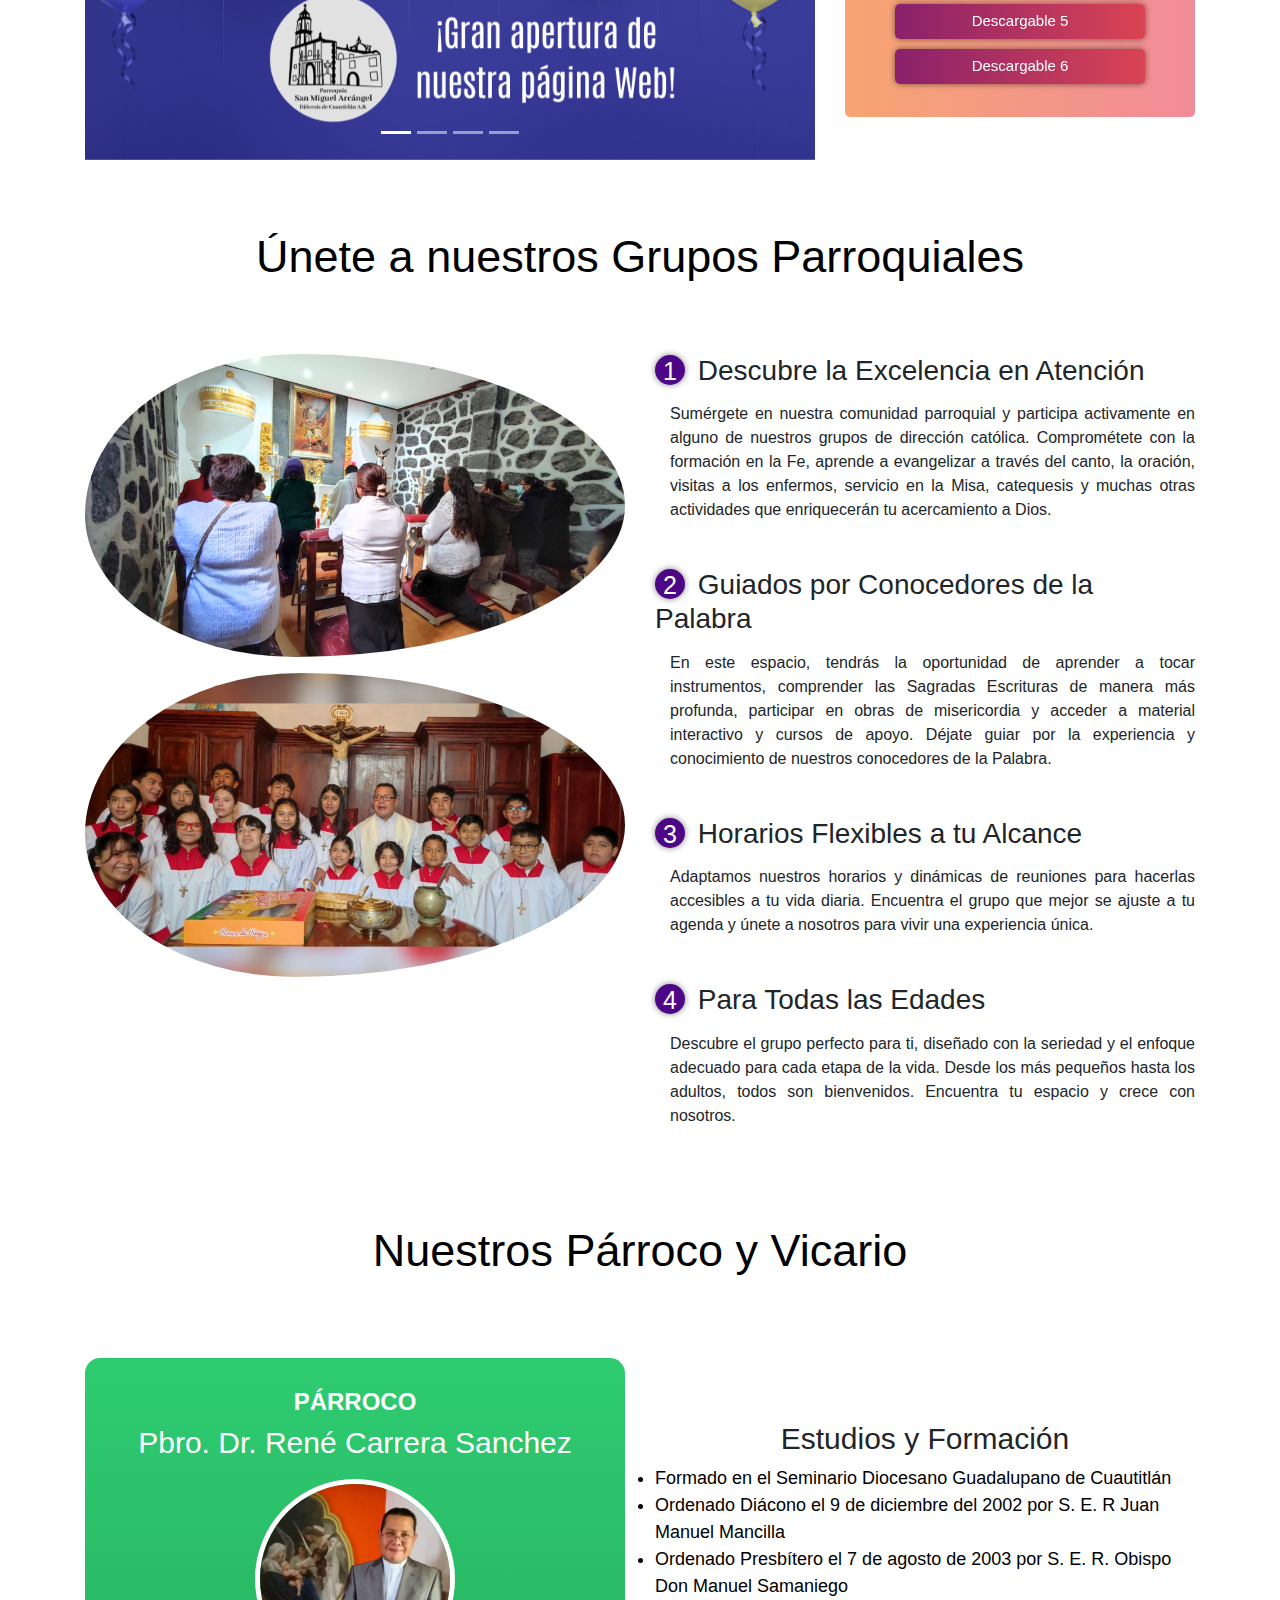
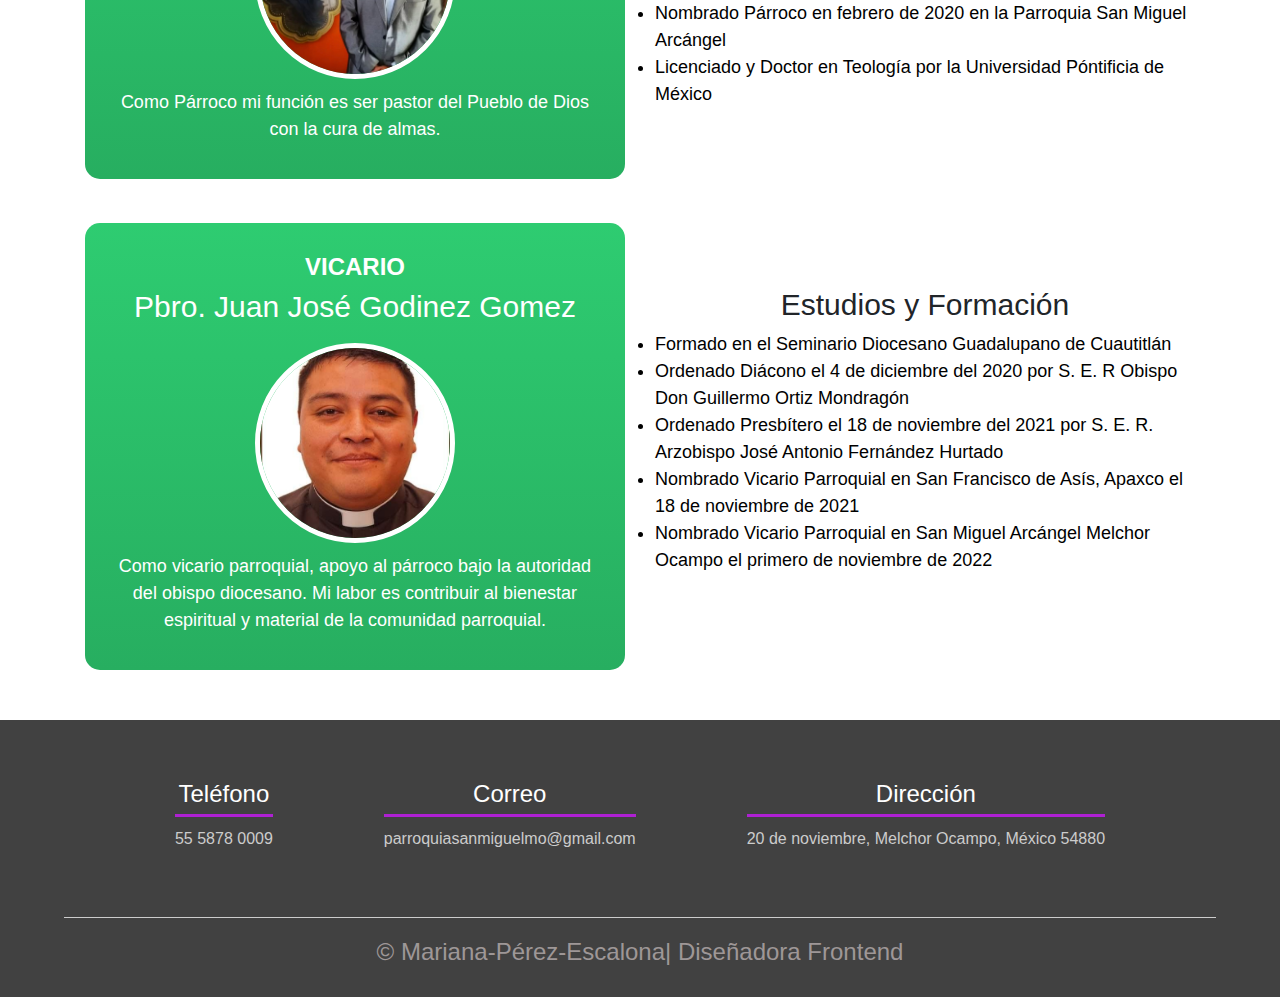
==== commit 85147ad4: "Intento fallido de colocar los enlaces del index con el id" ====
--- a/index.html
+++ b/index.html
@@ -95,7 +95,7 @@
                                 <h4 class="card-tittle">Catesismo Especial</h4>
                                 <p class="card-text">
                                     Acompáñanos en un viaje de fe inclusiva, comunidad amorosa y participación activa.¡Te esperamos con alegría! </p>
-                                <a href="intranet/catequesis.html#c1" class="btn btn-secondary">Informes</a>
+                                <!-- <a href="intranet/catequesis.html#c1" class="btn btn-secondary">Informes</a> -->
                             </div>
                         </div>                                                
                 </div>
@@ -109,7 +109,7 @@
                         <h4 class="card-tittle">Catecumenado</h4>
                         <p class="card-text">
                             ¡Jóvenes y adultos mayores de 12 años, los invitamos a unirse al catecumenado! Para que descubran la fe y reciban el Bautismo.</p>
-                        <a href="intranet/catequesis.html#c2" class="btn btn-secondary">Informes</a>
+                        <!-- <a href="intranet/catequesis.html#c2" class="btn btn-secondary">Informes</a> -->
                     </div>
                 </div>
             </div>
@@ -122,7 +122,7 @@
                     <div class="card-body">
                         <h4 class="card-tittle">Primera Comunión</h4>
                         <p class="card-text">Invitamos a niños mayores de 7 años a la Primera Comunión. Compartamos juntos el Cuerpo y la Sangre de Cristo. ¡Únete!</p>
-                        <a href="intranet/catequesis.html#c3" class="btn btn-secondary">Informes</a>
+                        <!-- <a href="intranet/catequesis.html#c3" class="btn btn-secondary">Informes</a> -->
                     </div>
                 </div>
             </div>
@@ -135,7 +135,7 @@
                     <div class="card-body">
                         <h4 class="card-tittle">Confirmación</h4>
                         <p class="card-text">Jóvenes mayores de 11 años, fortalezcan su fe en la Iglesia con los dones del Espíritu Santo ¡Acompáñanos en este camino!</p>
-                        <a href="intranet/catequesis.html#c4" class="btn btn-secondary">Informes</a>
+                        <!-- <a href="intranet/catequesis.html#c4" class="btn btn-secondary">Informes</a> -->
                     </div>
                 </div>
             </div>
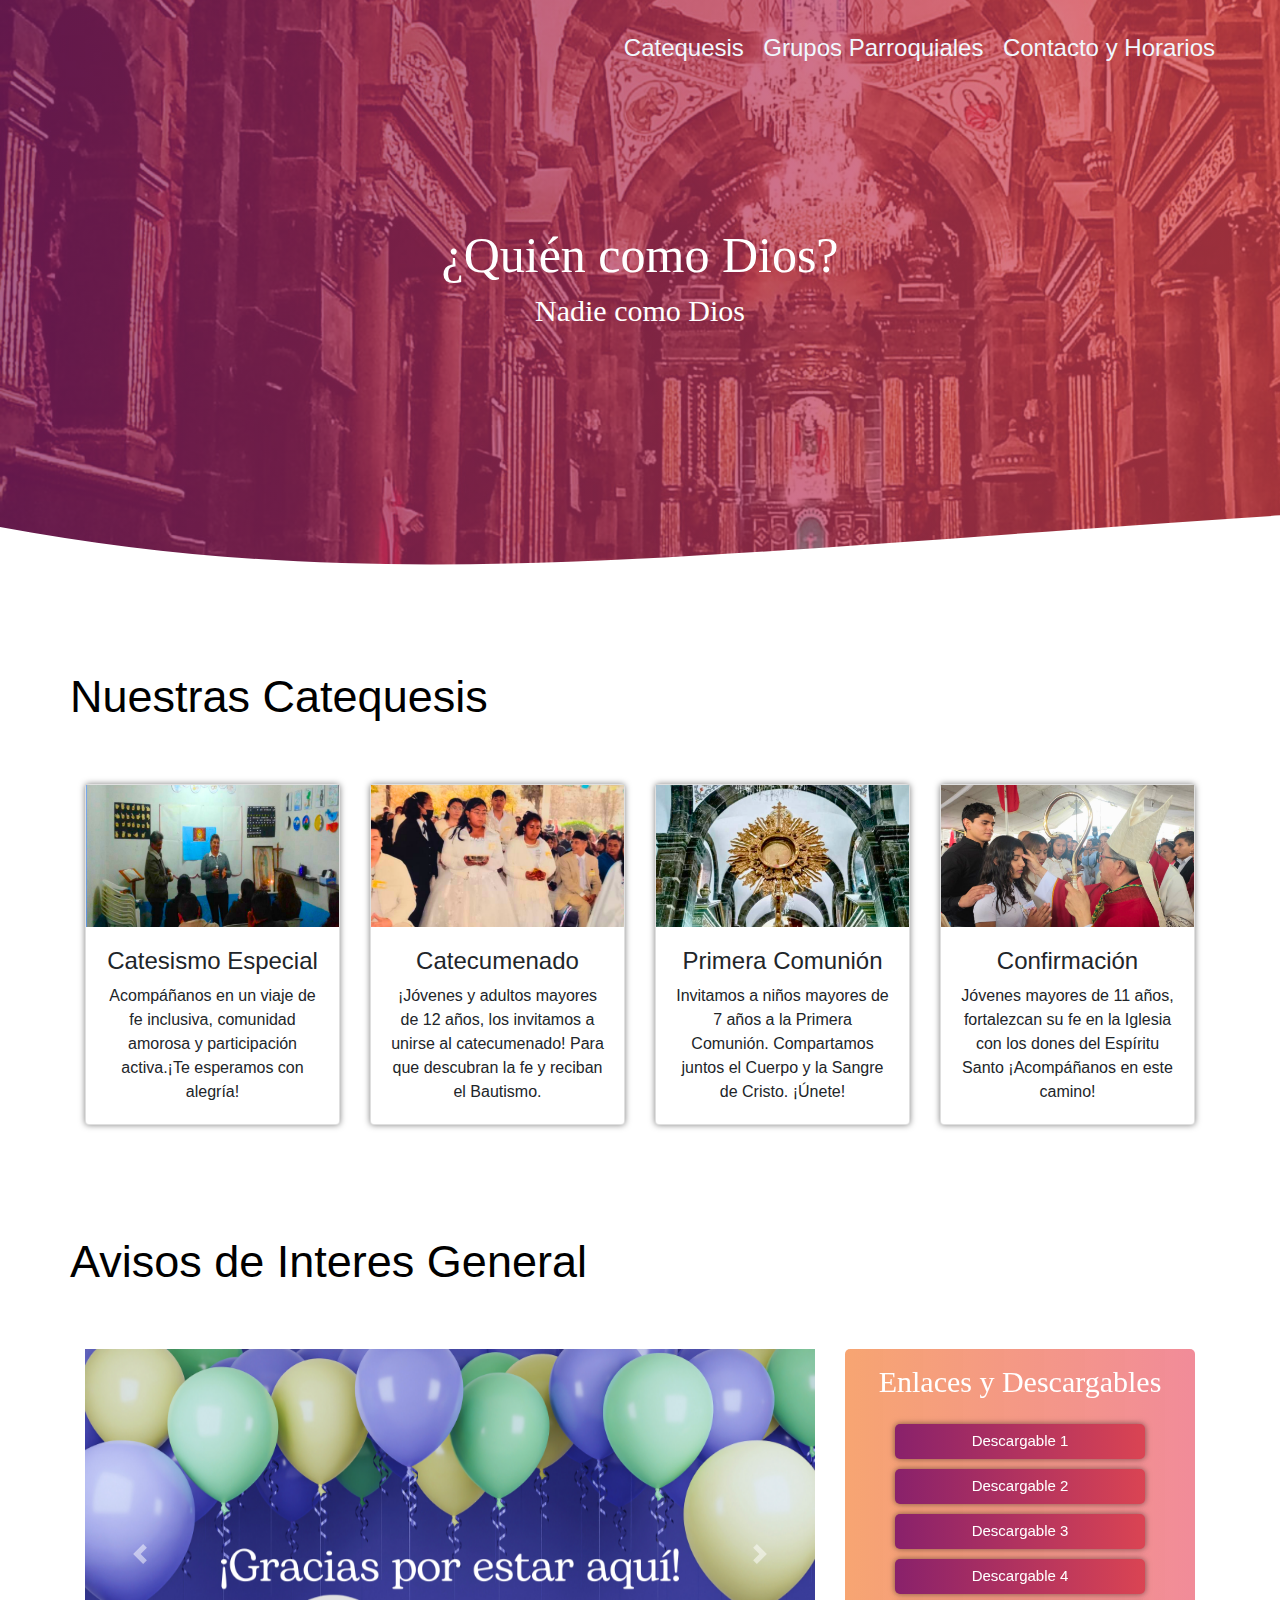
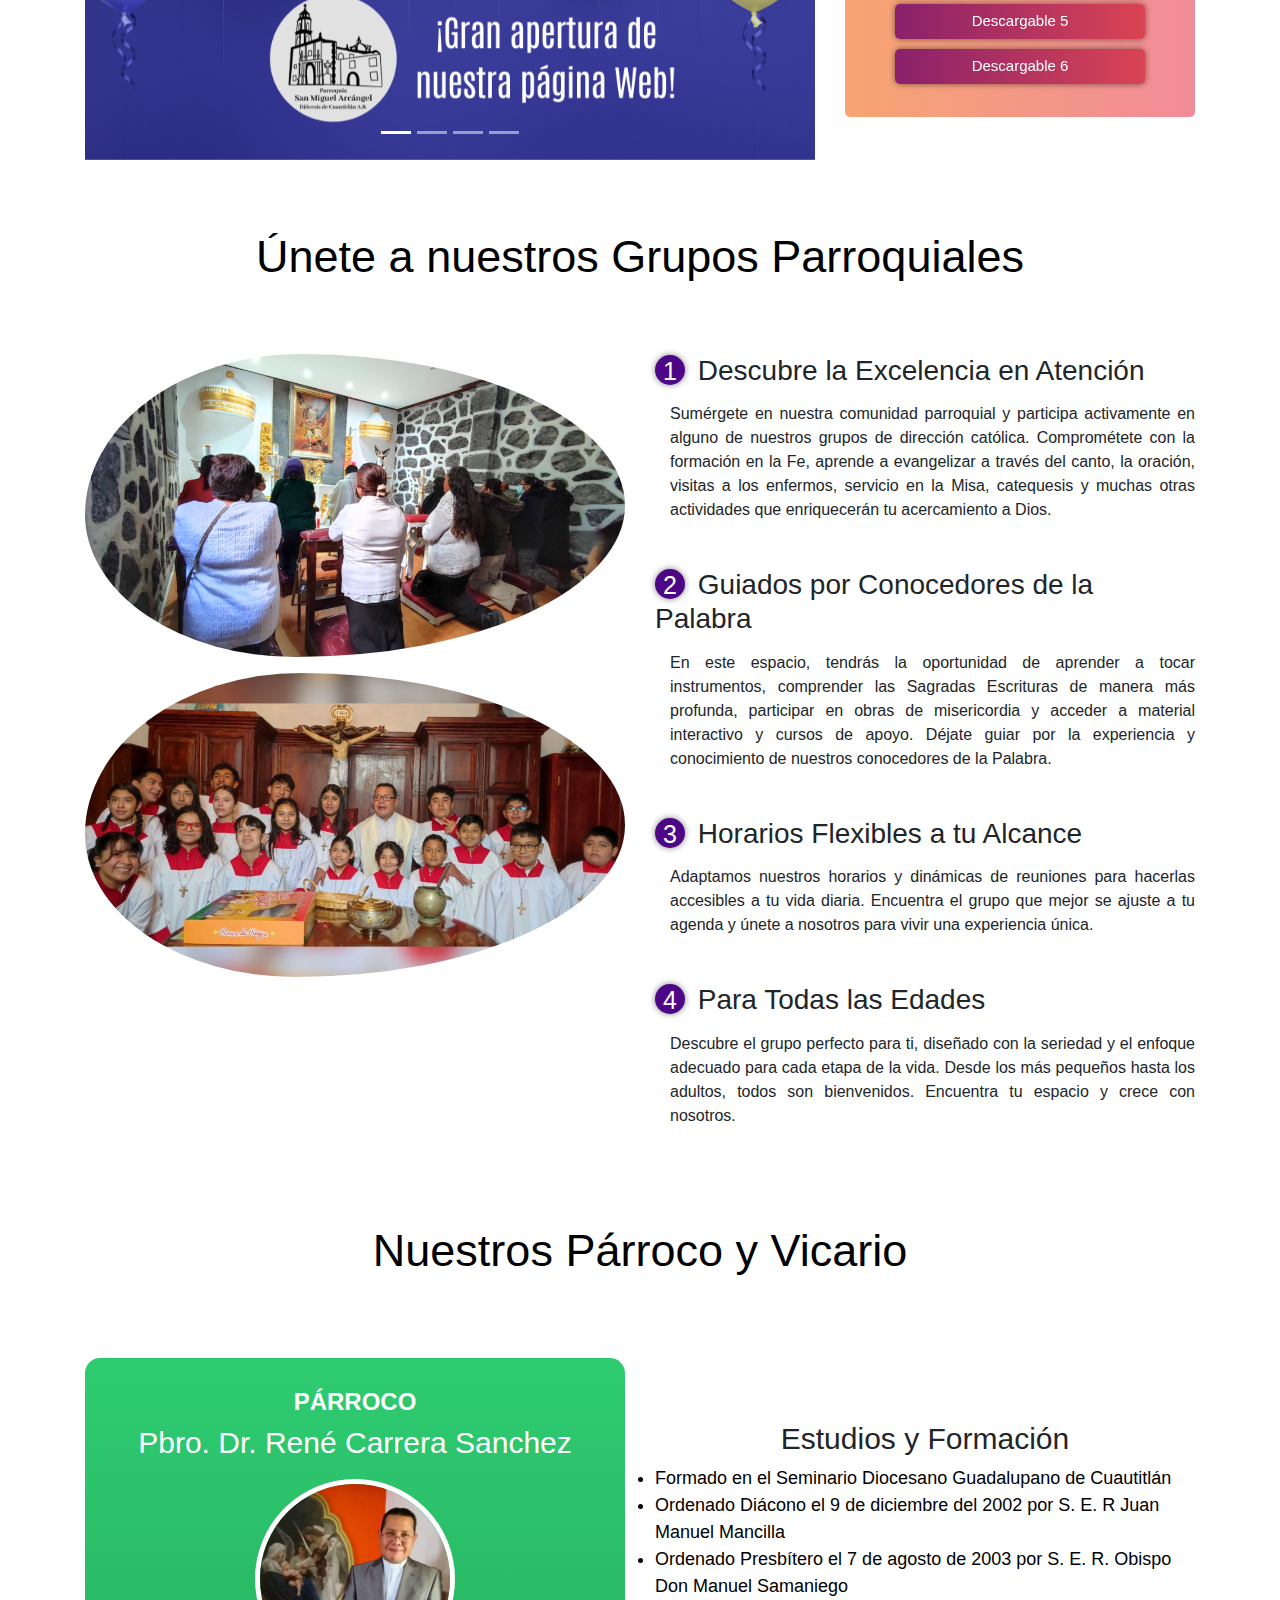
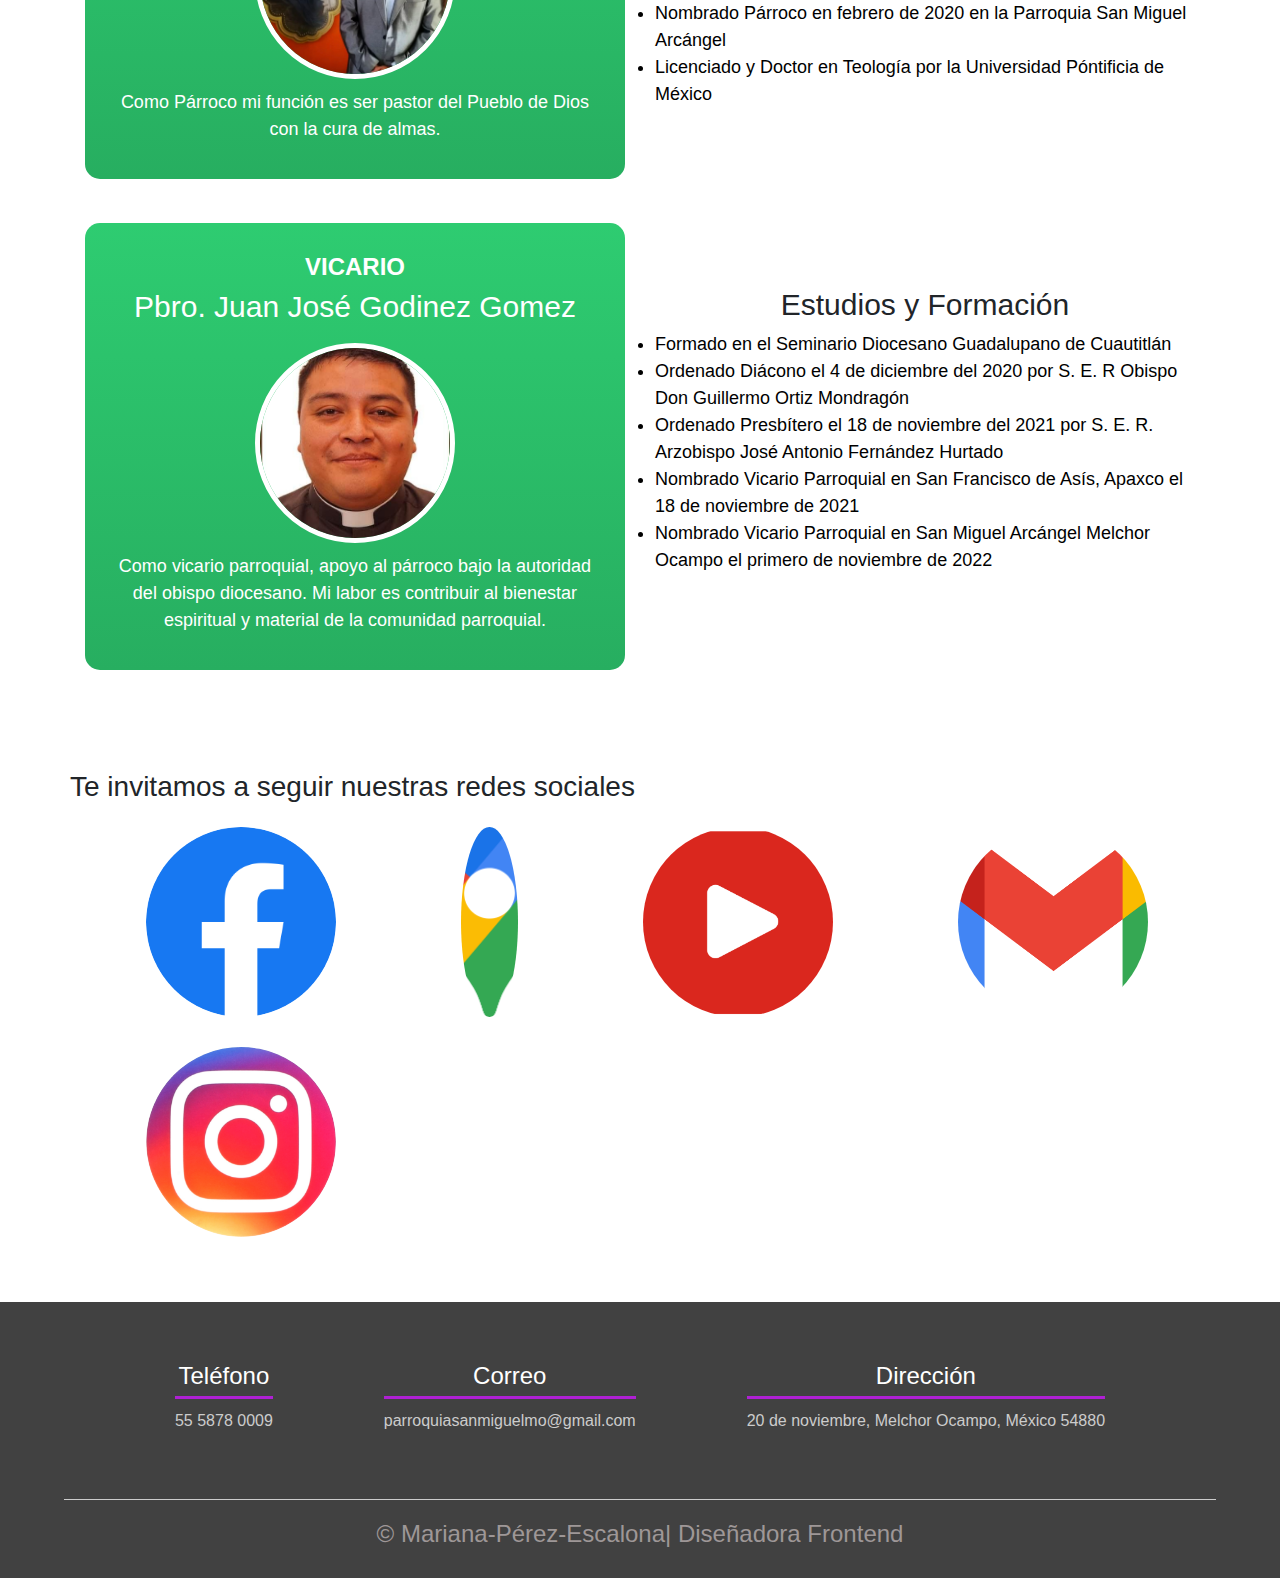
==== commit 1ed1f3f6: "prueba de insertado de íconos" ====
--- a/index.html
+++ b/index.html
@@ -357,11 +357,41 @@
                   </ul> 
               </div>
 
-              </div>
+              </div>              
             
         </section>
 
+        <section class="iconos">
+
+            <div class="container">
+                <div class="row ">
+                    <h3 style="text-align: center;">Te invitamos a seguir nuestras redes sociales</h3>
+                <div class="col-md-12 align-items-center justify-content-center">
+                    <a href="https://www.facebook.com/sanmiguel.mo?locale=es_LA" class="form" target="_blank">
+                        <img class="icon img-fluid" src="../img/iconos/face.png" alt="Facebook">
+                    </a>
+                    <a href="https://maps.app.goo.gl/jB2NJSceSjDnrKRMA" class="form" target="_blank">
+                        <img style="width: 6%;"  class="icon img-fluid" src="../img/iconos/maps.png" alt="Google Maps">
+                    </a>
+                    <a href="https://www.youtube.com/@ParroquiaSanMiguelArcangel_MO" class="form" target="_blank">
+                        <img class="icon img-fluid" src="../img/iconos/youtube.png" alt="Youtube">
+                    </a>
+                    <a href="mailto:parroquiasanmiguelarcangelmo@gmail.com" class="form" target="_blank">
+                        <img class="icon img-fluid" src="../img/iconos/gmail.png">
+                    </a>
+                    <a href="https://www.instagram.com/sanmiguel_parroquia_mo/" class="form" target="_blank">
+                        <img class="icon img-fluid" src="../img/iconos/insta.png" alt="Instagram">
+                    </a>
+            
+                    </div>
+                </div>
+            </div>
+            
+            </section>
+
     </main>
+
+    
 
 <!-- CARGA DINÁMICA DE FOOTER -->
 <div id="footer"></div>
--- a/css/estilos.css
+++ b/css/estilos.css
@@ -23,14 +23,14 @@
 }
 
 .icon {
-            width: 100px;
-            transition: all 0.3s ease; /* Agrega una transición suave para un efecto más agradable */
-        }
-
-        .icon:hover {
-            width: 110px;
-            box-shadow: 0 4px 8px rgba(0, 0, 0, 0.1); /* Agrega una sombra al pasar el ratón */
-        }
+    width: 100px;
+    transition: all 0.3s ease; /* Agrega una transición suave para un efecto más agradable */
+}
+
+.icon:hover {
+    width: 110px;
+    box-shadow: 0 4px 8px rgba(0, 0, 0, 0.1); /* Agrega una sombra al pasar el ratón */
+}
 
 nav{
     text-align: right;
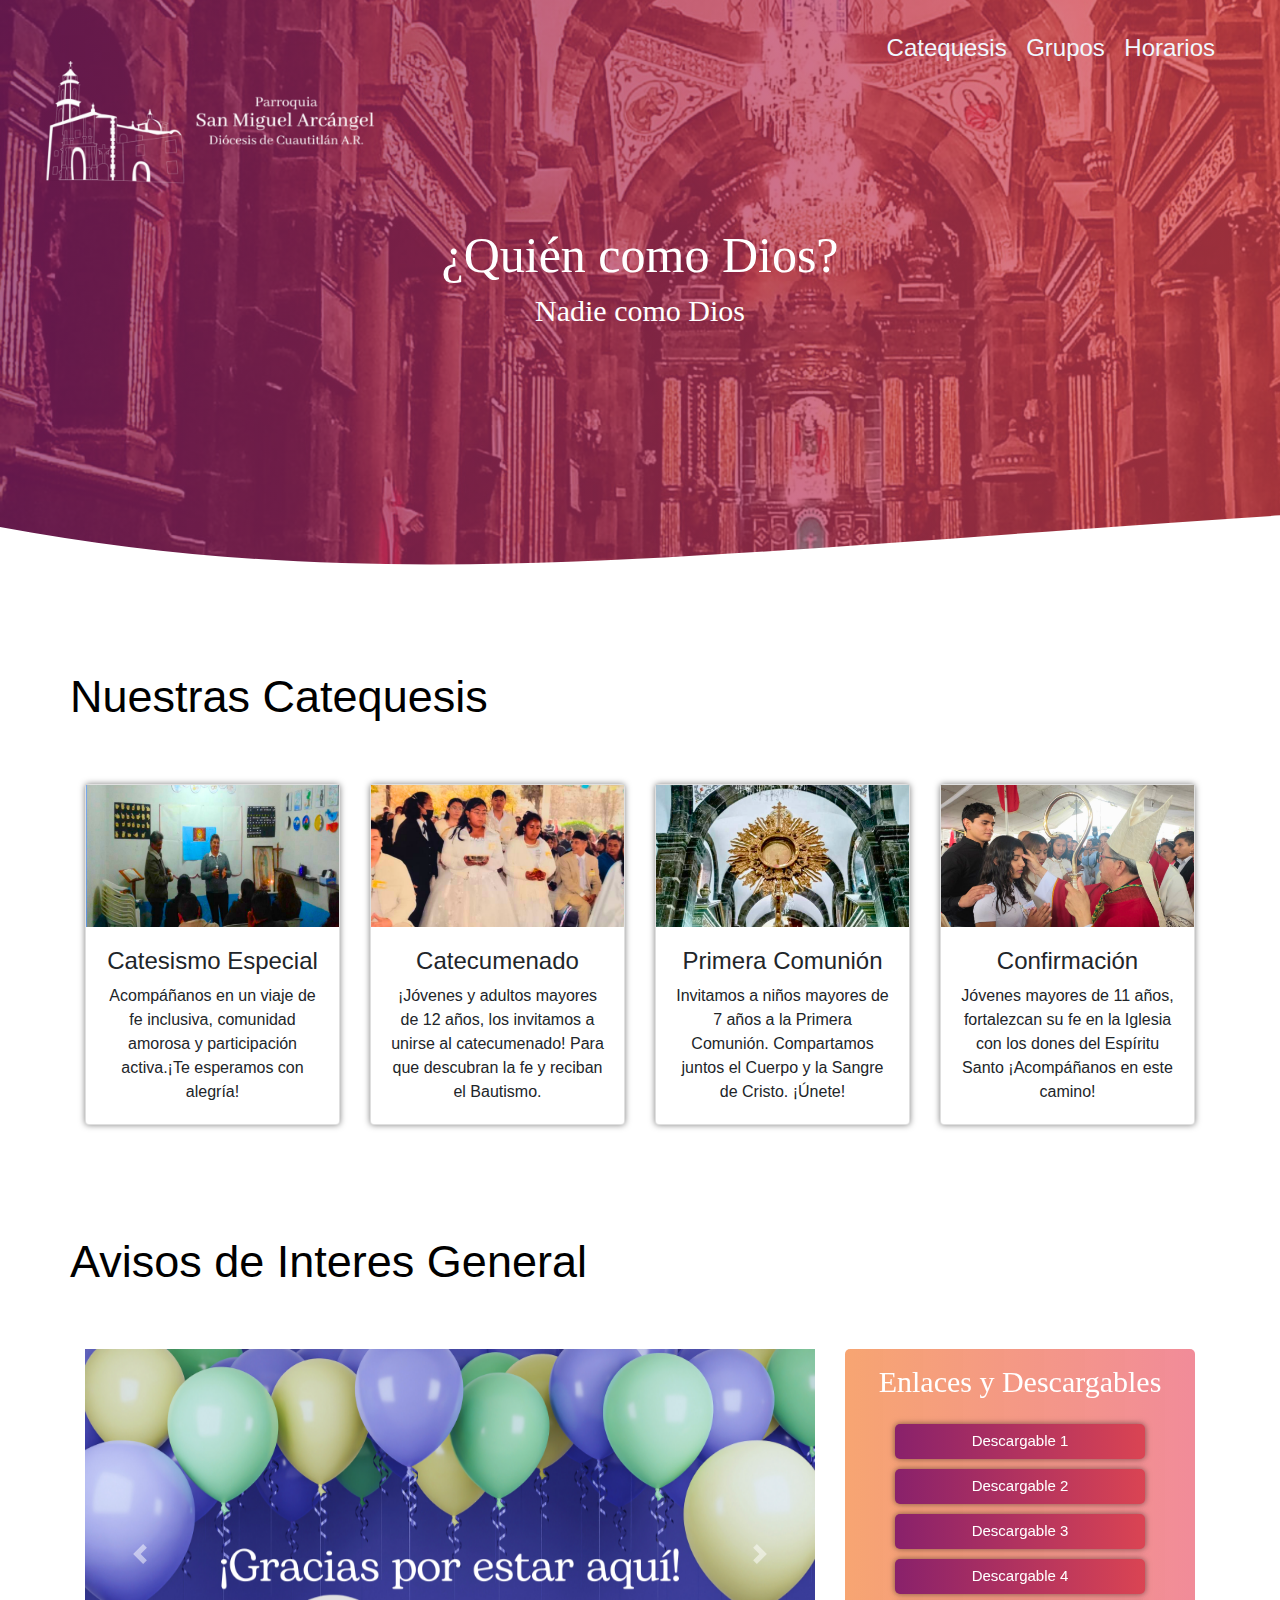
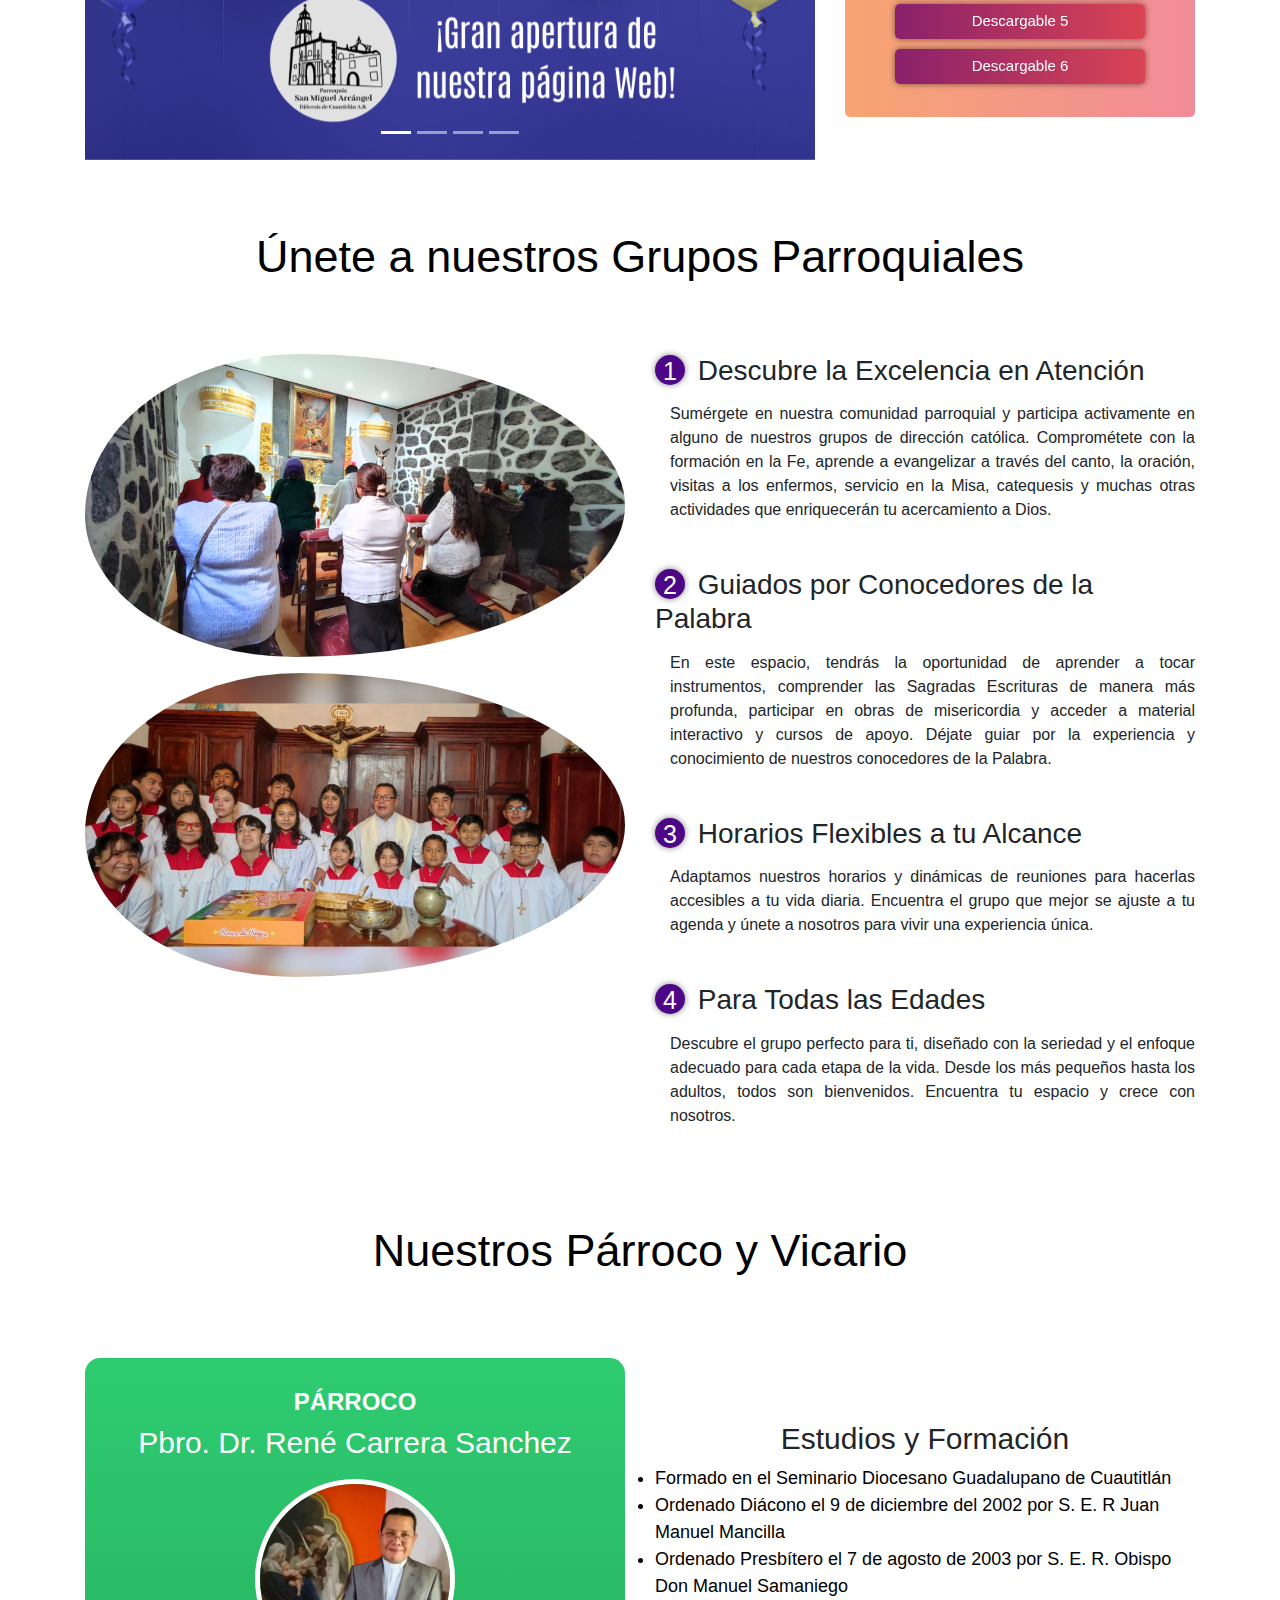
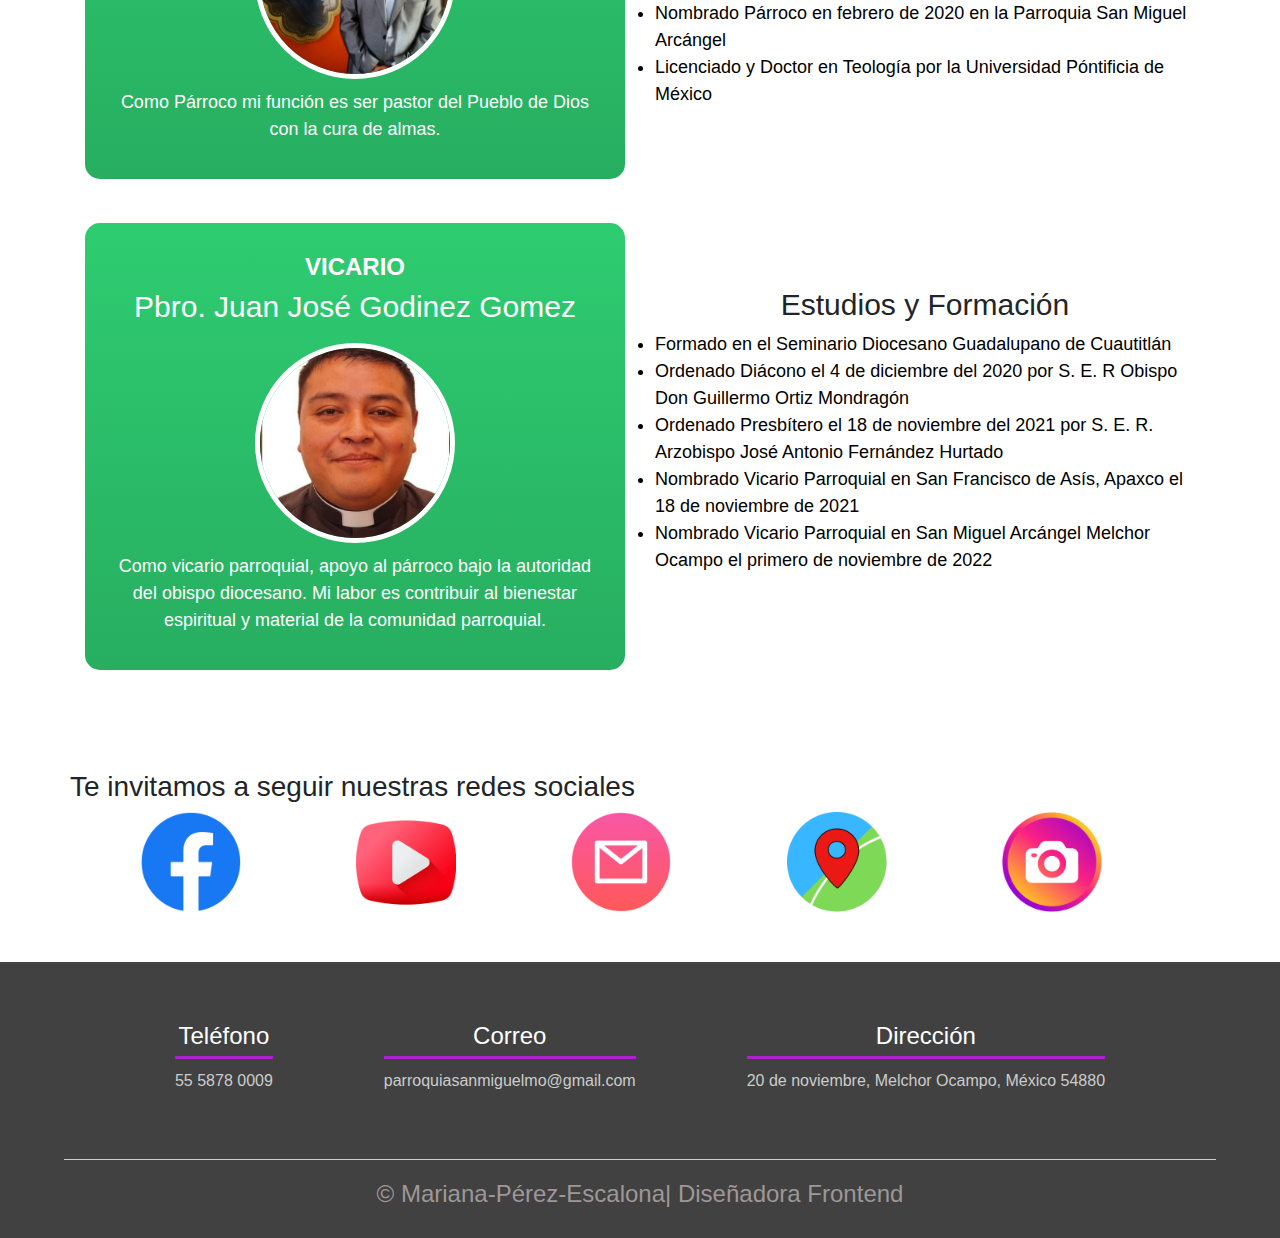
==== commit 1a2c70ee: "Nuevos iconos de redes sociales y añadido de logo inicial" ====
--- a/index.html
+++ b/index.html
@@ -4,6 +4,12 @@
     <meta charset="UTF-8">
     <meta http-equiv="X-UA-Compatible" content="IE=edge">
     <meta name="viewport" content="width=device-width, initial-scale=1.0">
+
+    <!-- FAVICON -->
+    <link rel="icon" href="img/iconos/favicon.png" type="image/x-icon">
+    <link rel="shortcut icon" href="img/favicon/favicon.png" type="image/x-icon">
+
+
     <title>Párroquia San Miguel Arcángel Melchor Ocampo Estado de México| Sitio Web Oficial</title>
 
 <!-- FONDO CON DEGRADADO -->
@@ -44,13 +50,21 @@
 
   
 
-<!-- ENLACES PARA OTRAS PÁGINAS -->
-
-<nav>
+<!-- ENLACES PARA OTRAS PÁGINAS Y MENÚ HAMBURGUESA-->
+
+<div class="menu-toggle" id="mobile-menu">
+    <span></span>
+    <span></span>
+    <span></span>
+</div>
+
+<nav>    
     <a href="intranet/catequesis.html" id="catequesisLink">Catequesis</a>
-    <a href="intranet/grupos.html" id="gruposLink">Grupos Parroquiales</a>
-    <a href="intranet/contacto.html" id="contactoLink">Contacto y Horarios</a>
+    <a href="intranet/grupos.html" id="gruposLink">Grupos</a>
+    <a href="intranet/contacto.html" id="contactoLink">Horarios</a>
 </nav>
+
+<img class="logo-header"  src="img/logo.png" alt="">
 
 <section class="textos-header">
     <h1>¿Quién como Dios?</h1>
@@ -368,19 +382,19 @@
                     <h3 style="text-align: center;">Te invitamos a seguir nuestras redes sociales</h3>
                 <div class="col-md-12 align-items-center justify-content-center">
                     <a href="https://www.facebook.com/sanmiguel.mo?locale=es_LA" class="form" target="_blank">
-                        <img class="icon img-fluid" src="../img/iconos/face.png" alt="Facebook">
+                        <img  class="icon" src="img/iconos/face.png" alt="Facebook">
+                    </a>
+                    <a href="https://www.youtube.com/@ParroquiaSanMiguelArcangel_MO" class="form" target="_blank">
+                        <img class="icon " src="img/iconos/youtube.png" alt="Youtube">
+                    </a>
+                    <a href="mailto:parroquiasanmiguelarcangelmo@gmail.com" class="form" target="_blank">
+                        <img class="icon " src="img/iconos/gmail.png">
                     </a>
                     <a href="https://maps.app.goo.gl/jB2NJSceSjDnrKRMA" class="form" target="_blank">
-                        <img style="width: 6%;"  class="icon img-fluid" src="../img/iconos/maps.png" alt="Google Maps">
-                    </a>
-                    <a href="https://www.youtube.com/@ParroquiaSanMiguelArcangel_MO" class="form" target="_blank">
-                        <img class="icon img-fluid" src="../img/iconos/youtube.png" alt="Youtube">
-                    </a>
-                    <a href="mailto:parroquiasanmiguelarcangelmo@gmail.com" class="form" target="_blank">
-                        <img class="icon img-fluid" src="../img/iconos/gmail.png">
+                        <img  class="icon " src="img/iconos/maps.png" alt="Google Maps">
                     </a>
                     <a href="https://www.instagram.com/sanmiguel_parroquia_mo/" class="form" target="_blank">
-                        <img class="icon img-fluid" src="../img/iconos/insta.png" alt="Instagram">
+                        <img class="icon " src="img/iconos/insta.png" alt="Instagram">
                     </a>
             
                     </div>
@@ -390,8 +404,6 @@
             </section>
 
     </main>
-
-    
 
 <!-- CARGA DINÁMICA DE FOOTER -->
 <div id="footer"></div>
--- a/css/estilos.css
+++ b/css/estilos.css
@@ -28,8 +28,7 @@
 }
 
 .icon:hover {
-    width: 110px;
-    box-shadow: 0 4px 8px rgba(0, 0, 0, 0.1); /* Agrega una sombra al pasar el ratón */
+    width: 110px;    
 }
 
 nav{
@@ -57,23 +56,35 @@
     box-shadow: 0 4px 8px rgba(0, 0, 0, 0.1);
 }
 
-
 .wave{
     position: absolute;
     bottom: -1%; /*Indica que tan pegado esta el objeto del contenedor*/
     width: 100%;    
 }
 
-header .textos-header{
-    display:flex;
-    height: 430px; /*Altura a la que queda el texto*/
+/* Alinea el logo-header a la izquierda de la pantalla */
+.logo-header {
+    width: 350px;
+    position: absolute;
+    left: 40px;
+    top: 20%; /* Otra opción puede ser bottom: 50%; para alinear desde abajo */
+    transform: translateY(-50%);
+}
+
+/* Estilo para el contenedor del texto */
+header .textos-header {
+    display: flex;
+    height: 430px;
     width: 100%;
-    align-items: left; /*Organiza al texto en el eje x*/
-    justify-content:center ; /*Organiza el texto en el eje y*/
-    flex-direction: column; /*Permite a los renglones ponerse unos debajo de otros*/
-    text-align: center;
-
-}
+    align-items: left;
+    justify-content: center;
+    flex-direction: column;
+    text-align: center;
+    /* Asegúrate de que el texto no se vea afectado por la posición absoluta del logo */
+    position: relative;
+    margin-left: /* Ancho del logo más un espacio adicional */;
+}
+
 
 .textos-header h1{
     font-family: 'Lora',serif;
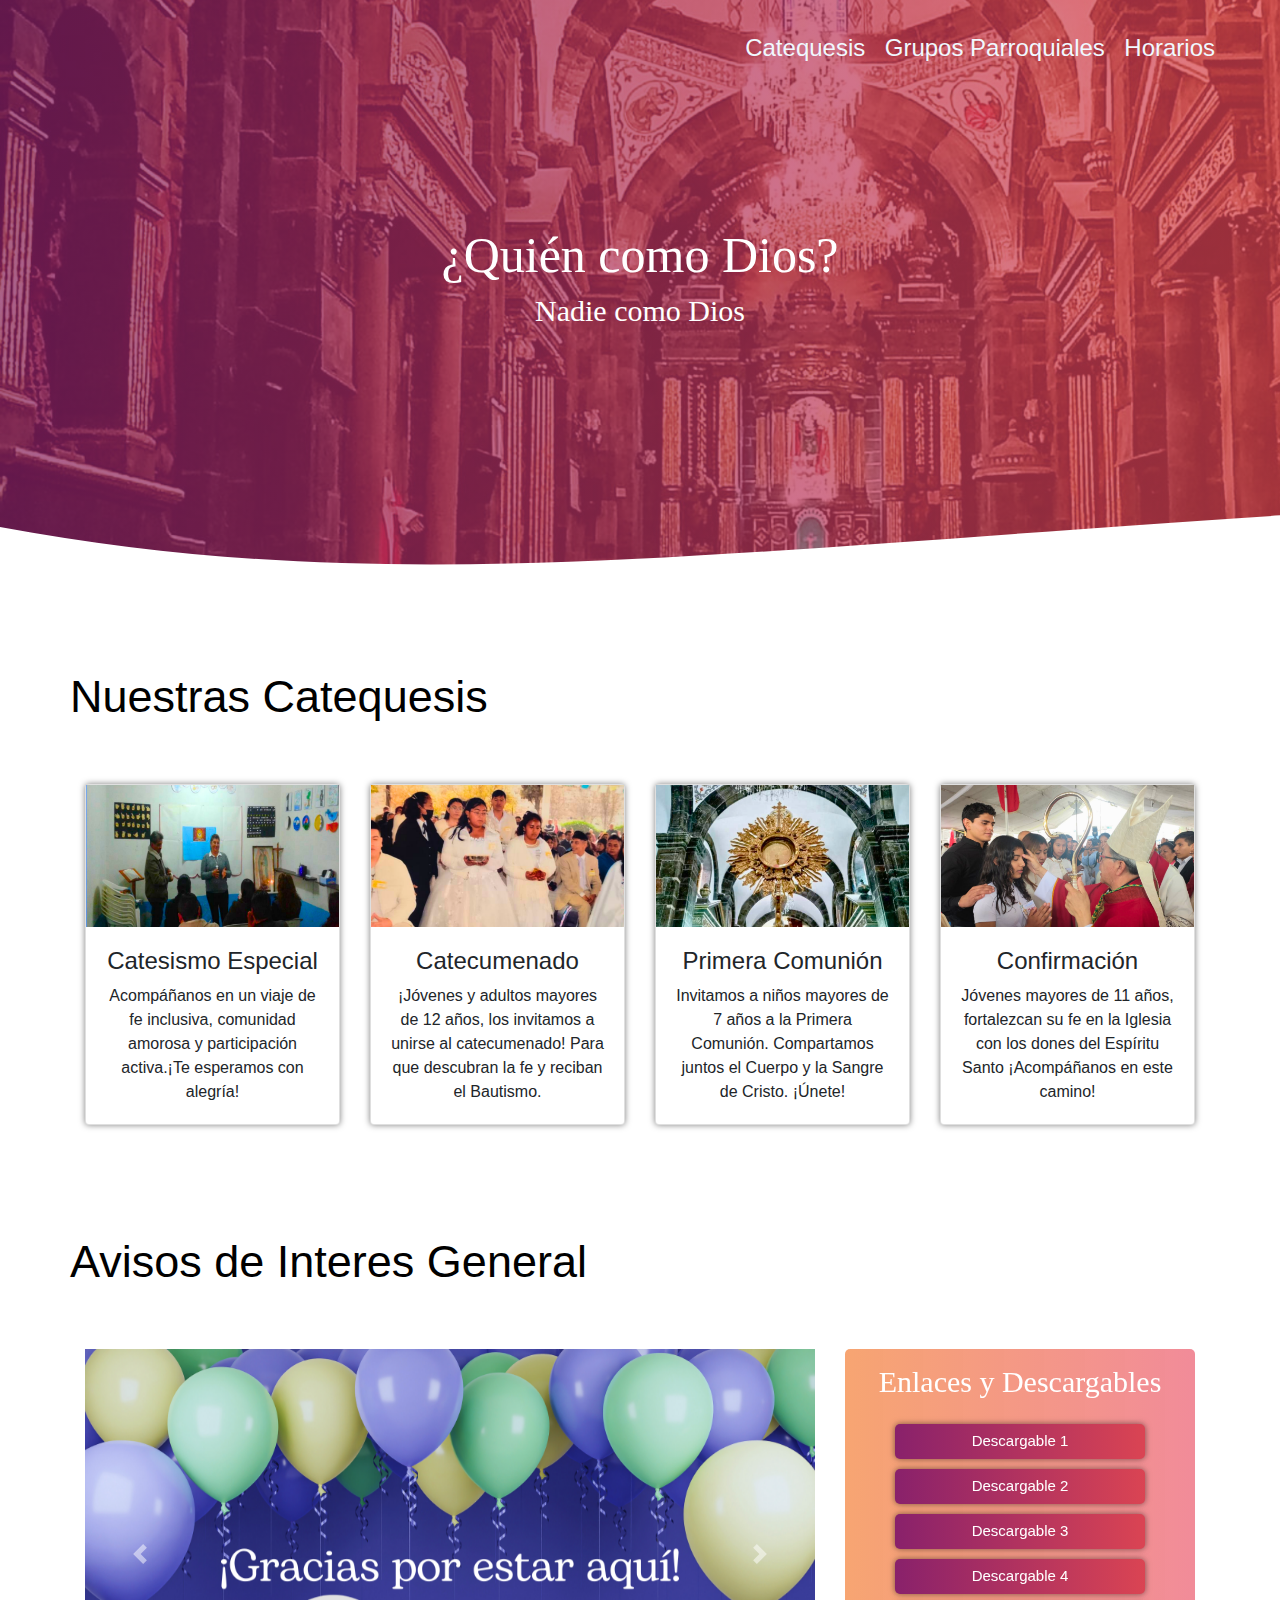
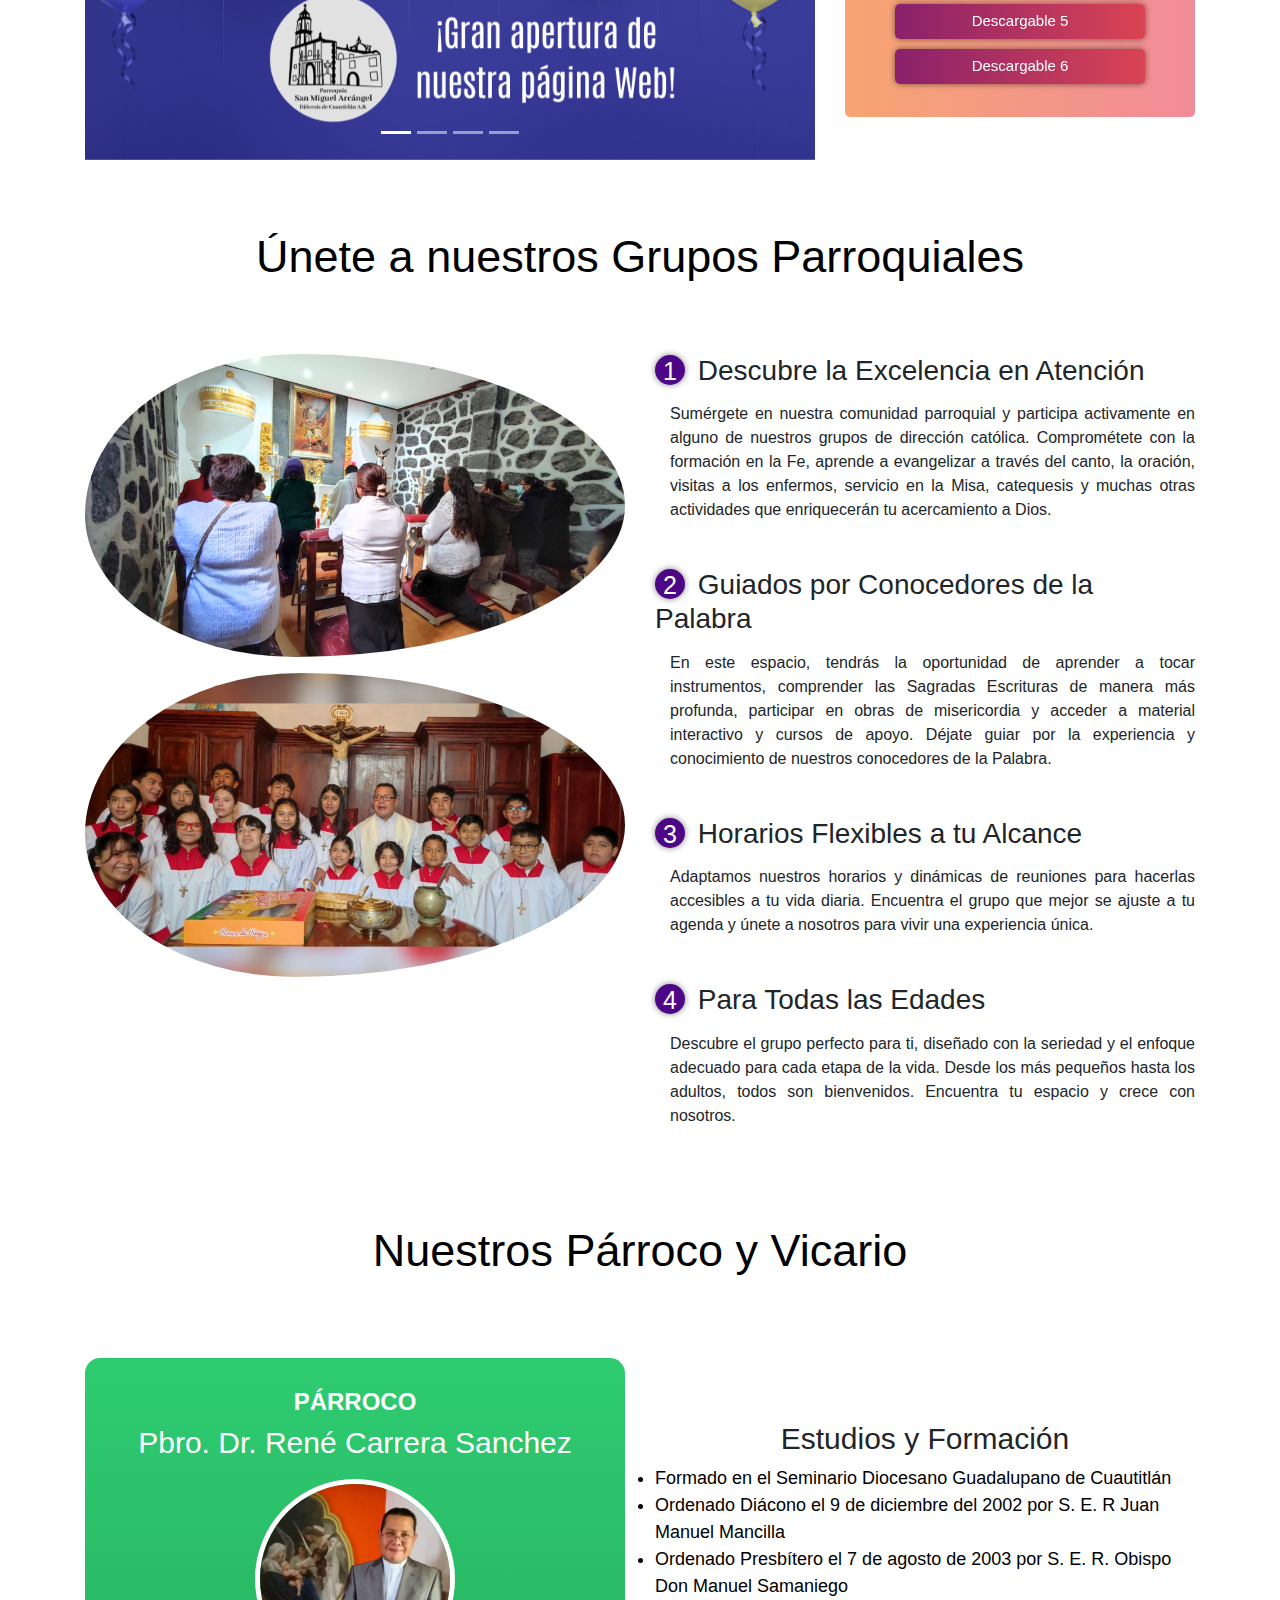
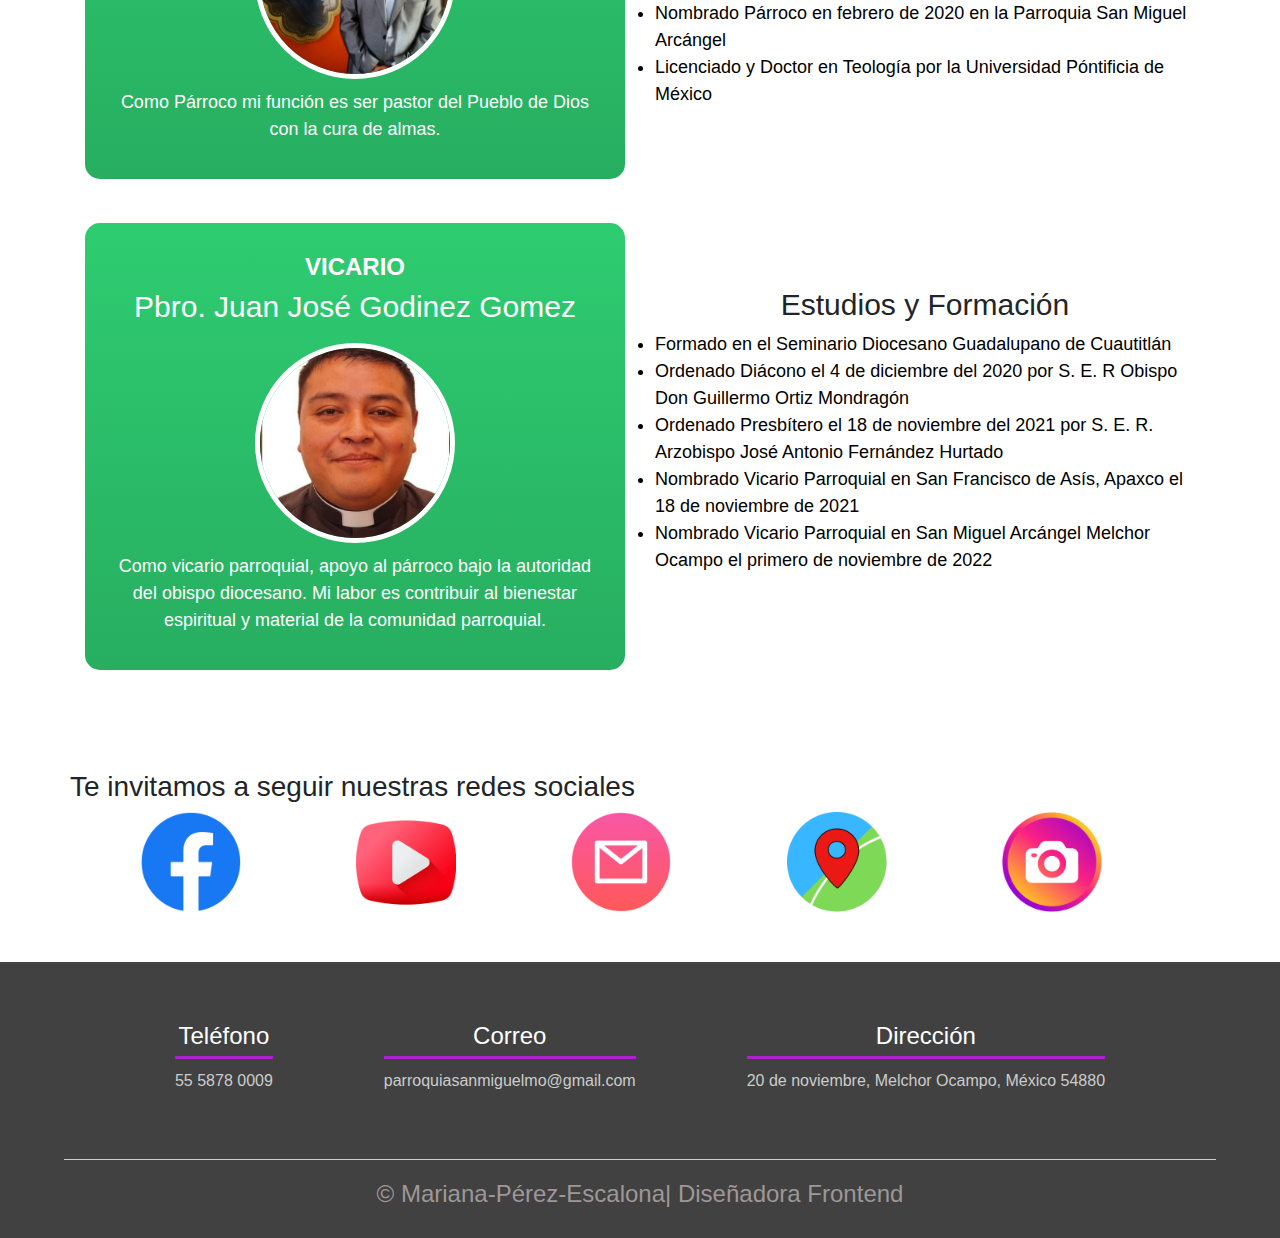
==== commit 37819487: "guardado sin logo" ====
--- a/index.html
+++ b/index.html
@@ -50,21 +50,14 @@
 
   
 
-<!-- ENLACES PARA OTRAS PÁGINAS Y MENÚ HAMBURGUESA-->
-
-<div class="menu-toggle" id="mobile-menu">
-    <span></span>
-    <span></span>
-    <span></span>
-</div>
-
+<!-- ENLACES PARA OTRAS PÁGINAS-->
 <nav>    
     <a href="intranet/catequesis.html" id="catequesisLink">Catequesis</a>
-    <a href="intranet/grupos.html" id="gruposLink">Grupos</a>
+    <a href="intranet/grupos.html" id="gruposLink">Grupos Parroquiales</a>
     <a href="intranet/contacto.html" id="contactoLink">Horarios</a>
 </nav>
 
-<img class="logo-header"  src="img/logo.png" alt="">
+<!-- <img class="logo-header"  src="img/logo.png" alt=""> -->
 
 <section class="textos-header">
     <h1>¿Quién como Dios?</h1>
--- a/css/estilos.css
+++ b/css/estilos.css
@@ -82,7 +82,7 @@
     text-align: center;
     /* Asegúrate de que el texto no se vea afectado por la posición absoluta del logo */
     position: relative;
-    margin-left: /* Ancho del logo más un espacio adicional */;
+   
 }
 
 
